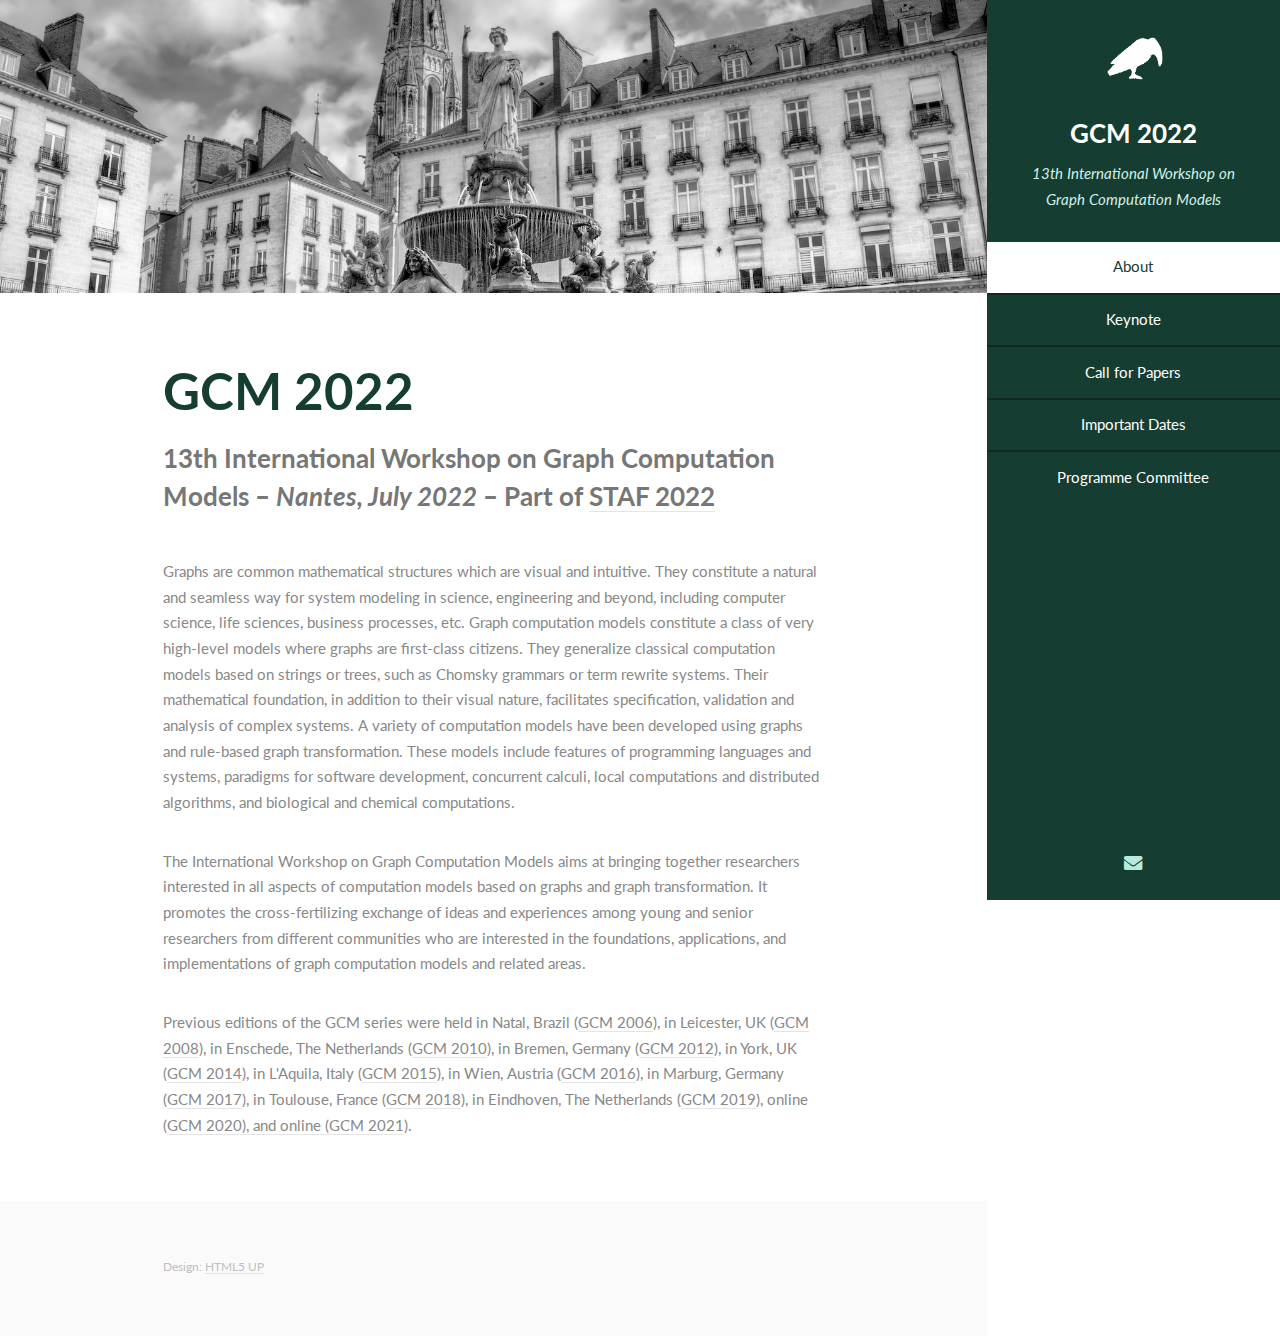
==== index.html @ ceefbb30 "adding location" ====
<!DOCTYPE HTML>
<!--
	Read Only by HTML5 UP
	html5up.net | @ajlkn
	Free for personal and commercial use under the CCA 3.0 license (html5up.net/license)
-->
<html>
	<head>
		<title>GCM 2022 – Graph Computation Models</title>
		<meta charset="utf-8" />
		<meta name="viewport" content="width=device-width, initial-scale=1, user-scalable=no" />
		<link rel="stylesheet" href="assets/css/main.css" />
	</head>
	<body class="is-preload">

		<!-- Header -->
			<section id="header">
				<header>
					<span class="image avatar"><img src="images/avatar-gcm.png" alt="" /></span>
					<h1 id="logo"><a href="#">GCM 2022</a></h1>
					<p>13th International Workshop on <br />Graph Computation Models</p>
				</header>
				<nav id="nav">
					<ul>
						<li><a href="#one" class="active">About</a></li>
						<li><a href="keynote.html">Keynote</a></li>
						<li><a href="cfp.html">Call for Papers</a></li>
						<li><a href="dates.html">Important Dates</a></li>
						<li><a href="pc.html">Programme Committee</a></li>
					</ul>
				</nav>
				<footer>
					<ul class="icons">
						<li><a href="mailto:rh122@leicester.ac.uk,cposkitt@smu.edu.sg" class="icon solid fa-envelope"><span class="label">Email</span></a></li>
					</ul>
				</footer>
			</section>

		<!-- Wrapper -->
			<div id="wrapper">

				<!-- Main -->
					<div id="main">

						<!-- One -->
							<section id="one">
								<div class="image main" data-position="center">
									<img src="images/banner.jpg" alt="" />
								</div>
								<div class="container">
									<header class="major">
										<h2>GCM 2022</h2>
										<p>13th International Workshop on Graph Computation Models – <em>Nantes, July 2022</em> – Part of <a href="https://staf2022.univ-nantes.io/">STAF 2022</a></p>
									</header>
									<p>Graphs are common mathematical structures which are visual and intuitive. They constitute a natural and seamless way for system modeling in science, engineering and beyond, including computer science, life sciences, business processes, etc. Graph computation models constitute a class of very high-level models where graphs are first-class citizens. They generalize classical computation models based on strings or trees, such as Chomsky grammars or term rewrite systems. Their mathematical foundation, in addition to their visual nature, facilitates specification, validation and analysis of complex systems. A variety of computation models have been developed using graphs and rule-based graph transformation. These models include features of programming languages and systems, paradigms for software development, concurrent calculi, local computations and distributed algorithms, and biological and chemical computations.</p>

<p>The International Workshop on Graph Computation Models  aims at bringing together researchers interested in all aspects of computation models based on graphs and graph transformation. It promotes the cross-fertilizing exchange of ideas and experiences among young and senior researchers from different communities who are interested in the foundations, applications, and implementations of graph computation models and related areas.</p>

<p>Previous editions of the GCM series were held in Natal, Brazil (<a href="https://www.labri.fr/perso/mosbah/GCM2006.html">GCM 2006</a>), in Leicester, UK (<a href="https://www.labri.fr/perso/mosbah/GCM2008.html">GCM 2008</a>), in Enschede, The Netherlands (<a href="http://gcm2010.imag.fr/">GCM 2010</a>), in Bremen, Germany (<a href="http://gcm2012.imag.fr/">GCM 2012</a>), in York, UK (<a href="http://gcm2014.imag.fr/">GCM 2014</a>), in L'Aquila, Italy (<a href="https://www-users.cs.york.ac.uk/~det/GCM2015/cfp.html">GCM 2015</a>), in Wien, Austria (<a href="http://gcm2016.inf.uni-due.de/">GCM 2016</a>), in Marburg, Germany (<a href="http://pages.di.unipi.it/corradini/Workshops/GCM2017/">GCM 2017</a>), in Toulouse, France (<a href="http://gcm2018.uni-bremen.de/">GCM 2018</a>), in Eindhoven, The Netherlands (<a href="http://gcm2019.imag.fr/">GCM 2019</a>), online (<a href="https://sites.google.com/view/gcm2020/">GCM 2020), and online (<a href="https://sites.google.com/view/gcm2021/">GCM 2021</a>).</p>
								</div>
							</section>

						



					</div>

				<!-- Footer -->
					<section id="footer">
						<div class="container">
							<ul class="copyright">
								<li>Design: <a href="http://html5up.net">HTML5 UP</a></li>
							</ul>
						</div>
					</section>

			</div>

		<!-- Scripts -->
			<script src="assets/js/jquery.min.js"></script>
			<script src="assets/js/jquery.scrollex.min.js"></script>
			<script src="assets/js/jquery.scrolly.min.js"></script>
			<script src="assets/js/browser.min.js"></script>
			<script src="assets/js/breakpoints.min.js"></script>
			<script src="assets/js/util.js"></script>
			<script src="assets/js/main.js"></script>

	</body>
</html>
---- assets/css/main.css ----
@import url("fontawesome-all.min.css");
@import url("https://fonts.googleapis.com/css?family=Lato:400,400italic,700,700italic|Source+Code+Pro:400");

/*
	Read Only by HTML5 UP
	html5up.net | @ajlkn
	Free for personal and commercial use under the CCA 3.0 license (html5up.net/license)
*/

html, body, div, span, applet, object,
iframe, h1, h2, h3, h4, h5, h6, p, blockquote,
pre, a, abbr, acronym, address, big, cite,
code, del, dfn, em, img, ins, kbd, q, s, samp,
small, strike, strong, sub, sup, tt, var, b,
u, i, center, dl, dt, dd, ol, ul, li, fieldset,
form, label, legend, table, caption, tbody,
tfoot, thead, tr, th, td, article, aside,
canvas, details, embed, figure, figcaption,
footer, header, hgroup, menu, nav, output, ruby,
section, summary, time, mark, audio, video {
	margin: 0;
	padding: 0;
	border: 0;
	font-size: 100%;
	font: inherit;
	vertical-align: baseline;}

article, aside, details, figcaption, figure,
footer, header, hgroup, menu, nav, section {
	display: block;}

body {
	line-height: 1;
}

ol, ul {
	list-style: none;
}

blockquote, q {
	quotes: none;
}

	blockquote:before, blockquote:after, q:before, q:after {
		content: '';
		content: none;
	}

table {
	border-collapse: collapse;
	border-spacing: 0;
}

body {
	-webkit-text-size-adjust: none;
}

mark {
	background-color: transparent;
	color: inherit;
}

input::-moz-focus-inner {
	border: 0;
	padding: 0;
}

input, select, textarea {
	-moz-appearance: none;
	-webkit-appearance: none;
	-ms-appearance: none;
	appearance: none;
}

/* Basic */

	html {
		box-sizing: border-box;
	}

	*, *:before, *:after {
		box-sizing: inherit;
	}

	body {
		background: #fff;
	}

		body.is-preload *, body.is-preload *:before, body.is-preload *:after {
			-moz-animation: none !important;
			-webkit-animation: none !important;
			-ms-animation: none !important;
			animation: none !important;
			-moz-transition: none !important;
			-webkit-transition: none !important;
			-ms-transition: none !important;
			transition: none !important;
		}

	body, input, select, textarea {
		color: #888;
		font-family: "Lato", sans-serif;
		font-size: 16pt;
		font-weight: 400;
		line-height: 1.75em;
	}

	a {
		-moz-transition: color 0.2s ease-in-out, border-color 0.2s ease-in-out;
		-webkit-transition: color 0.2s ease-in-out, border-color 0.2s ease-in-out;
		-ms-transition: color 0.2s ease-in-out, border-color 0.2s ease-in-out;
		transition: color 0.2s ease-in-out, border-color 0.2s ease-in-out;
		border-bottom: solid 1px #e4e4e4;
		color: inherit;
		text-decoration: none;
	}

		a:hover {
			border-bottom-color: transparent;
			color: #163d32 !important;
		}

	strong, b {
		color: #777;
		font-weight: 700;
	}

	em, i {
		font-style: italic;
	}

	p {
		margin: 0 0 2.25em 0;
	}

	h1, h2, h3, h4, h5, h6 {
		color: #777;
		font-weight: 700;
		line-height: 1em;
		margin: 0 0 0.5625em 0;
	}

		h1 a, h2 a, h3 a, h4 a, h5 a, h6 a {
			border: 0;
			color: inherit;
			text-decoration: none;
		}

	h2 {
		font-size: 2em;
		line-height: 1.5em;
	}

	h3 {
		font-size: 1.75em;
		line-height: 1.5em;
	}

	h4 {
		font-size: 1.25em;
		line-height: 1.5em;
	}

	h5 {
		font-size: 0.9em;
		line-height: 1.5em;
	}

	h6 {
		font-size: 0.7em;
		line-height: 1.5em;
	}

	sub {
		font-size: 0.8em;
		position: relative;
		top: 0.5em;
	}

	sup {
		font-size: 0.8em;
		position: relative;
		top: -0.5em;
	}

	hr {
		border: 0;
		border-bottom: solid 2px #f4f4f4;
		margin: 2.25em 0;
	}

		hr.major {
			margin: 3.375em 0;
		}

	blockquote {
		border-left: solid 8px #e4e4e4;
		font-style: italic;
		margin: 0 0 2.25em 0;
		padding: 0.5em 0 0.5em 2em;
	}

	code {
		background: #555;
		border-radius: 5px;
		color: #fff;
		font-family: "Source Code Pro", monospace;
		font-size: 0.9em;
		margin: 0 0.25em;
		padding: 0.25em 0.65em;
	}

	pre {
		font-family: "Source Code Pro", monospace;
		font-size: 0.9em;
		margin: 0 0 2.25em 0;
	}

		pre code {
			-webkit-overflow-scrolling: touch;
			display: block;
			line-height: 1.5em;
			overflow-x: auto;
			padding: 1em 1.5em;
		}

	.align-left {
		text-align: left;
	}

	.align-center {
		text-align: center;
	}

	.align-right {
		text-align: right;
	}

/* Row */

	.row {
		display: flex;
		flex-wrap: wrap;
		box-sizing: border-box;
		align-items: stretch;
	}

		.row > * {
			box-sizing: border-box;
		}

		.row.gtr-uniform > * > :last-child {
			margin-bottom: 0;
		}

		.row.aln-left {
			justify-content: flex-start;
		}

		.row.aln-center {
			justify-content: center;
		}

		.row.aln-right {
			justify-content: flex-end;
		}

		.row.aln-top {
			align-items: flex-start;
		}

		.row.aln-middle {
			align-items: center;
		}

		.row.aln-bottom {
			align-items: flex-end;
		}

		.row > .imp {
			order: -1;
		}

		.row > .col-1 {
			width: 8.33333%;
		}

		.row > .off-1 {
			margin-left: 8.33333%;
		}

		.row > .col-2 {
			width: 16.66667%;
		}

		.row > .off-2 {
			margin-left: 16.66667%;
		}

		.row > .col-3 {
			width: 25%;
		}

		.row > .off-3 {
			margin-left: 25%;
		}

		.row > .col-4 {
			width: 33.33333%;
		}

		.row > .off-4 {
			margin-left: 33.33333%;
		}

		.row > .col-5 {
			width: 41.66667%;
		}

		.row > .off-5 {
			margin-left: 41.66667%;
		}

		.row > .col-6 {
			width: 50%;
		}

		.row > .off-6 {
			margin-left: 50%;
		}

		.row > .col-7 {
			width: 58.33333%;
		}

		.row > .off-7 {
			margin-left: 58.33333%;
		}

		.row > .col-8 {
			width: 66.66667%;
		}

		.row > .off-8 {
			margin-left: 66.66667%;
		}

		.row > .col-9 {
			width: 75%;
		}

		.row > .off-9 {
			margin-left: 75%;
		}

		.row > .col-10 {
			width: 83.33333%;
		}

		.row > .off-10 {
			margin-left: 83.33333%;
		}

		.row > .col-11 {
			width: 91.66667%;
		}

		.row > .off-11 {
			margin-left: 91.66667%;
		}

		.row > .col-12 {
			width: 100%;
		}

		.row > .off-12 {
			margin-left: 100%;
		}

		.row.gtr-0 {
			margin-top: 0;
			margin-left: 0em;
		}

			.row.gtr-0 > * {
				padding: 0 0 0 0em;
			}

			.row.gtr-0.gtr-uniform {
				margin-top: 0em;
			}

				.row.gtr-0.gtr-uniform > * {
					padding-top: 0em;
				}

		.row.gtr-25 {
			margin-top: 0;
			margin-left: -0.5em;
		}

			.row.gtr-25 > * {
				padding: 0 0 0 0.5em;
			}

			.row.gtr-25.gtr-uniform {
				margin-top: -0.5em;
			}

				.row.gtr-25.gtr-uniform > * {
					padding-top: 0.5em;
				}

		.row.gtr-50 {
			margin-top: 0;
			margin-left: -1em;
		}

			.row.gtr-50 > * {
				padding: 0 0 0 1em;
			}

			.row.gtr-50.gtr-uniform {
				margin-top: -1em;
			}

				.row.gtr-50.gtr-uniform > * {
					padding-top: 1em;
				}

		.row {
			margin-top: 0;
			margin-left: -2em;
		}

			.row > * {
				padding: 0 0 0 2em;
			}

			.row.gtr-uniform {
				margin-top: -2em;
			}

				.row.gtr-uniform > * {
					padding-top: 2em;
				}

		.row.gtr-150 {
			margin-top: 0;
			margin-left: -3em;
		}

			.row.gtr-150 > * {
				padding: 0 0 0 3em;
			}

			.row.gtr-150.gtr-uniform {
				margin-top: -3em;
			}

				.row.gtr-150.gtr-uniform > * {
					padding-top: 3em;
				}

		.row.gtr-200 {
			margin-top: 0;
			margin-left: -4em;
		}

			.row.gtr-200 > * {
				padding: 0 0 0 4em;
			}

			.row.gtr-200.gtr-uniform {
				margin-top: -4em;
			}

				.row.gtr-200.gtr-uniform > * {
					padding-top: 4em;
				}

		@media screen and (max-width: 1680px) {

			.row {
				display: flex;
				flex-wrap: wrap;
				box-sizing: border-box;
				align-items: stretch;
			}

				.row > * {
					box-sizing: border-box;
				}

				.row.gtr-uniform > * > :last-child {
					margin-bottom: 0;
				}

				.row.aln-left {
					justify-content: flex-start;
				}

				.row.aln-center {
					justify-content: center;
				}

				.row.aln-right {
					justify-content: flex-end;
				}

				.row.aln-top {
					align-items: flex-start;
				}

				.row.aln-middle {
					align-items: center;
				}

				.row.aln-bottom {
					align-items: flex-end;
				}

				.row > .imp-xlarge {
					order: -1;
				}

				.row > .col-1-xlarge {
					width: 8.33333%;
				}

				.row > .off-1-xlarge {
					margin-left: 8.33333%;
				}

				.row > .col-2-xlarge {
					width: 16.66667%;
				}

				.row > .off-2-xlarge {
					margin-left: 16.66667%;
				}

				.row > .col-3-xlarge {
					width: 25%;
				}

				.row > .off-3-xlarge {
					margin-left: 25%;
				}

				.row > .col-4-xlarge {
					width: 33.33333%;
				}

				.row > .off-4-xlarge {
					margin-left: 33.33333%;
				}

				.row > .col-5-xlarge {
					width: 41.66667%;
				}

				.row > .off-5-xlarge {
					margin-left: 41.66667%;
				}

				.row > .col-6-xlarge {
					width: 50%;
				}

				.row > .off-6-xlarge {
					margin-left: 50%;
				}

				.row > .col-7-xlarge {
					width: 58.33333%;
				}

				.row > .off-7-xlarge {
					margin-left: 58.33333%;
				}

				.row > .col-8-xlarge {
					width: 66.66667%;
				}

				.row > .off-8-xlarge {
					margin-left: 66.66667%;
				}

				.row > .col-9-xlarge {
					width: 75%;
				}

				.row > .off-9-xlarge {
					margin-left: 75%;
				}

				.row > .col-10-xlarge {
					width: 83.33333%;
				}

				.row > .off-10-xlarge {
					margin-left: 83.33333%;
				}

				.row > .col-11-xlarge {
					width: 91.66667%;
				}

				.row > .off-11-xlarge {
					margin-left: 91.66667%;
				}

				.row > .col-12-xlarge {
					width: 100%;
				}

				.row > .off-12-xlarge {
					margin-left: 100%;
				}

				.row.gtr-0 {
					margin-top: 0;
					margin-left: 0em;
				}

					.row.gtr-0 > * {
						padding: 0 0 0 0em;
					}

					.row.gtr-0.gtr-uniform {
						margin-top: 0em;
					}

						.row.gtr-0.gtr-uniform > * {
							padding-top: 0em;
						}

				.row.gtr-25 {
					margin-top: 0;
					margin-left: -0.5em;
				}

					.row.gtr-25 > * {
						padding: 0 0 0 0.5em;
					}

					.row.gtr-25.gtr-uniform {
						margin-top: -0.5em;
					}

						.row.gtr-25.gtr-uniform > * {
							padding-top: 0.5em;
						}

				.row.gtr-50 {
					margin-top: 0;
					margin-left: -1em;
				}

					.row.gtr-50 > * {
						padding: 0 0 0 1em;
					}

					.row.gtr-50.gtr-uniform {
						margin-top: -1em;
					}

						.row.gtr-50.gtr-uniform > * {
							padding-top: 1em;
						}

				.row {
					margin-top: 0;
					margin-left: -2em;
				}

					.row > * {
						padding: 0 0 0 2em;
					}

					.row.gtr-uniform {
						margin-top: -2em;
					}

						.row.gtr-uniform > * {
							padding-top: 2em;
						}

				.row.gtr-150 {
					margin-top: 0;
					margin-left: -3em;
				}

					.row.gtr-150 > * {
						padding: 0 0 0 3em;
					}

					.row.gtr-150.gtr-uniform {
						margin-top: -3em;
					}

						.row.gtr-150.gtr-uniform > * {
							padding-top: 3em;
						}

				.row.gtr-200 {
					margin-top: 0;
					margin-left: -4em;
				}

					.row.gtr-200 > * {
						padding: 0 0 0 4em;
					}

					.row.gtr-200.gtr-uniform {
						margin-top: -4em;
					}

						.row.gtr-200.gtr-uniform > * {
							padding-top: 4em;
						}

		}

		@media screen and (max-width: 1280px) {

			.row {
				display: flex;
				flex-wrap: wrap;
				box-sizing: border-box;
				align-items: stretch;
			}

				.row > * {
					box-sizing: border-box;
				}

				.row.gtr-uniform > * > :last-child {
					margin-bottom: 0;
				}

				.row.aln-left {
					justify-content: flex-start;
				}

				.row.aln-center {
					justify-content: center;
				}

				.row.aln-right {
					justify-content: flex-end;
				}

				.row.aln-top {
					align-items: flex-start;
				}

				.row.aln-middle {
					align-items: center;
				}

				.row.aln-bottom {
					align-items: flex-end;
				}

				.row > .imp-large {
					order: -1;
				}

				.row > .col-1-large {
					width: 8.33333%;
				}

				.row > .off-1-large {
					margin-left: 8.33333%;
				}

				.row > .col-2-large {
					width: 16.66667%;
				}

				.row > .off-2-large {
					margin-left: 16.66667%;
				}

				.row > .col-3-large {
					width: 25%;
				}

				.row > .off-3-large {
					margin-left: 25%;
				}

				.row > .col-4-large {
					width: 33.33333%;
				}

				.row > .off-4-large {
					margin-left: 33.33333%;
				}

				.row > .col-5-large {
					width: 41.66667%;
				}

				.row > .off-5-large {
					margin-left: 41.66667%;
				}

				.row > .col-6-large {
					width: 50%;
				}

				.row > .off-6-large {
					margin-left: 50%;
				}

				.row > .col-7-large {
					width: 58.33333%;
				}

				.row > .off-7-large {
					margin-left: 58.33333%;
				}

				.row > .col-8-large {
					width: 66.66667%;
				}

				.row > .off-8-large {
					margin-left: 66.66667%;
				}

				.row > .col-9-large {
					width: 75%;
				}

				.row > .off-9-large {
					margin-left: 75%;
				}

				.row > .col-10-large {
					width: 83.33333%;
				}

				.row > .off-10-large {
					margin-left: 83.33333%;
				}

				.row > .col-11-large {
					width: 91.66667%;
				}

				.row > .off-11-large {
					margin-left: 91.66667%;
				}

				.row > .col-12-large {
					width: 100%;
				}

				.row > .off-12-large {
					margin-left: 100%;
				}

				.row.gtr-0 {
					margin-top: 0;
					margin-left: 0em;
				}

					.row.gtr-0 > * {
						padding: 0 0 0 0em;
					}

					.row.gtr-0.gtr-uniform {
						margin-top: 0em;
					}

						.row.gtr-0.gtr-uniform > * {
							padding-top: 0em;
						}

				.row.gtr-25 {
					margin-top: 0;
					margin-left: -0.375em;
				}

					.row.gtr-25 > * {
						padding: 0 0 0 0.375em;
					}

					.row.gtr-25.gtr-uniform {
						margin-top: -0.375em;
					}

						.row.gtr-25.gtr-uniform > * {
							padding-top: 0.375em;
						}

				.row.gtr-50 {
					margin-top: 0;
					margin-left: -0.75em;
				}

					.row.gtr-50 > * {
						padding: 0 0 0 0.75em;
					}

					.row.gtr-50.gtr-uniform {
						margin-top: -0.75em;
					}

						.row.gtr-50.gtr-uniform > * {
							padding-top: 0.75em;
						}

				.row {
					margin-top: 0;
					margin-left: -1.5em;
				}

					.row > * {
						padding: 0 0 0 1.5em;
					}

					.row.gtr-uniform {
						margin-top: -1.5em;
					}

						.row.gtr-uniform > * {
							padding-top: 1.5em;
						}

				.row.gtr-150 {
					margin-top: 0;
					margin-left: -2.25em;
				}

					.row.gtr-150 > * {
						padding: 0 0 0 2.25em;
					}

					.row.gtr-150.gtr-uniform {
						margin-top: -2.25em;
					}

						.row.gtr-150.gtr-uniform > * {
							padding-top: 2.25em;
						}

				.row.gtr-200 {
					margin-top: 0;
					margin-left: -3em;
				}

					.row.gtr-200 > * {
						padding: 0 0 0 3em;
					}

					.row.gtr-200.gtr-uniform {
						margin-top: -3em;
					}

						.row.gtr-200.gtr-uniform > * {
							padding-top: 3em;
						}

		}

		@media screen and (max-width: 1024px) {

			.row {
				display: flex;
				flex-wrap: wrap;
				box-sizing: border-box;
				align-items: stretch;
			}

				.row > * {
					box-sizing: border-box;
				}

				.row.gtr-uniform > * > :last-child {
					margin-bottom: 0;
				}

				.row.aln-left {
					justify-content: flex-start;
				}

				.row.aln-center {
					justify-content: center;
				}

				.row.aln-right {
					justify-content: flex-end;
				}

				.row.aln-top {
					align-items: flex-start;
				}

				.row.aln-middle {
					align-items: center;
				}

				.row.aln-bottom {
					align-items: flex-end;
				}

				.row > .imp-medium {
					order: -1;
				}

				.row > .col-1-medium {
					width: 8.33333%;
				}

				.row > .off-1-medium {
					margin-left: 8.33333%;
				}

				.row > .col-2-medium {
					width: 16.66667%;
				}

				.row > .off-2-medium {
					margin-left: 16.66667%;
				}

				.row > .col-3-medium {
					width: 25%;
				}

				.row > .off-3-medium {
					margin-left: 25%;
				}

				.row > .col-4-medium {
					width: 33.33333%;
				}

				.row > .off-4-medium {
					margin-left: 33.33333%;
				}

				.row > .col-5-medium {
					width: 41.66667%;
				}

				.row > .off-5-medium {
					margin-left: 41.66667%;
				}

				.row > .col-6-medium {
					width: 50%;
				}

				.row > .off-6-medium {
					margin-left: 50%;
				}

				.row > .col-7-medium {
					width: 58.33333%;
				}

				.row > .off-7-medium {
					margin-left: 58.33333%;
				}

				.row > .col-8-medium {
					width: 66.66667%;
				}

				.row > .off-8-medium {
					margin-left: 66.66667%;
				}

				.row > .col-9-medium {
					width: 75%;
				}

				.row > .off-9-medium {
					margin-left: 75%;
				}

				.row > .col-10-medium {
					width: 83.33333%;
				}

				.row > .off-10-medium {
					margin-left: 83.33333%;
				}

				.row > .col-11-medium {
					width: 91.66667%;
				}

				.row > .off-11-medium {
					margin-left: 91.66667%;
				}

				.row > .col-12-medium {
					width: 100%;
				}

				.row > .off-12-medium {
					margin-left: 100%;
				}

				.row.gtr-0 {
					margin-top: 0;
					margin-left: 0em;
				}

					.row.gtr-0 > * {
						padding: 0 0 0 0em;
					}

					.row.gtr-0.gtr-uniform {
						margin-top: 0em;
					}

						.row.gtr-0.gtr-uniform > * {
							padding-top: 0em;
						}

				.row.gtr-25 {
					margin-top: 0;
					margin-left: -0.375em;
				}

					.row.gtr-25 > * {
						padding: 0 0 0 0.375em;
					}

					.row.gtr-25.gtr-uniform {
						margin-top: -0.375em;
					}

						.row.gtr-25.gtr-uniform > * {
							padding-top: 0.375em;
						}

				.row.gtr-50 {
					margin-top: 0;
					margin-left: -0.75em;
				}

					.row.gtr-50 > * {
						padding: 0 0 0 0.75em;
					}

					.row.gtr-50.gtr-uniform {
						margin-top: -0.75em;
					}

						.row.gtr-50.gtr-uniform > * {
							padding-top: 0.75em;
						}

				.row {
					margin-top: 0;
					margin-left: -1.5em;
				}

					.row > * {
						padding: 0 0 0 1.5em;
					}

					.row.gtr-uniform {
						margin-top: -1.5em;
					}

						.row.gtr-uniform > * {
							padding-top: 1.5em;
						}

				.row.gtr-150 {
					margin-top: 0;
					margin-left: -2.25em;
				}

					.row.gtr-150 > * {
						padding: 0 0 0 2.25em;
					}

					.row.gtr-150.gtr-uniform {
						margin-top: -2.25em;
					}

						.row.gtr-150.gtr-uniform > * {
							padding-top: 2.25em;
						}

				.row.gtr-200 {
					margin-top: 0;
					margin-left: -3em;
				}

					.row.gtr-200 > * {
						padding: 0 0 0 3em;
					}

					.row.gtr-200.gtr-uniform {
						margin-top: -3em;
					}

						.row.gtr-200.gtr-uniform > * {
							padding-top: 3em;
						}

		}

		@media screen and (max-width: 736px) {

			.row {
				display: flex;
				flex-wrap: wrap;
				box-sizing: border-box;
				align-items: stretch;
			}

				.row > * {
					box-sizing: border-box;
				}

				.row.gtr-uniform > * > :last-child {
					margin-bottom: 0;
				}

				.row.aln-left {
					justify-content: flex-start;
				}

				.row.aln-center {
					justify-content: center;
				}

				.row.aln-right {
					justify-content: flex-end;
				}

				.row.aln-top {
					align-items: flex-start;
				}

				.row.aln-middle {
					align-items: center;
				}

				.row.aln-bottom {
					align-items: flex-end;
				}

				.row > .imp-small {
					order: -1;
				}

				.row > .col-1-small {
					width: 8.33333%;
				}

				.row > .off-1-small {
					margin-left: 8.33333%;
				}

				.row > .col-2-small {
					width: 16.66667%;
				}

				.row > .off-2-small {
					margin-left: 16.66667%;
				}

				.row > .col-3-small {
					width: 25%;
				}

				.row > .off-3-small {
					margin-left: 25%;
				}

				.row > .col-4-small {
					width: 33.33333%;
				}

				.row > .off-4-small {
					margin-left: 33.33333%;
				}

				.row > .col-5-small {
					width: 41.66667%;
				}

				.row > .off-5-small {
					margin-left: 41.66667%;
				}

				.row > .col-6-small {
					width: 50%;
				}

				.row > .off-6-small {
					margin-left: 50%;
				}

				.row > .col-7-small {
					width: 58.33333%;
				}

				.row > .off-7-small {
					margin-left: 58.33333%;
				}

				.row > .col-8-small {
					width: 66.66667%;
				}

				.row > .off-8-small {
					margin-left: 66.66667%;
				}

				.row > .col-9-small {
					width: 75%;
				}

				.row > .off-9-small {
					margin-left: 75%;
				}

				.row > .col-10-small {
					width: 83.33333%;
				}

				.row > .off-10-small {
					margin-left: 83.33333%;
				}

				.row > .col-11-small {
					width: 91.66667%;
				}

				.row > .off-11-small {
					margin-left: 91.66667%;
				}

				.row > .col-12-small {
					width: 100%;
				}

				.row > .off-12-small {
					margin-left: 100%;
				}

				.row.gtr-0 {
					margin-top: 0;
					margin-left: 0em;
				}

					.row.gtr-0 > * {
						padding: 0 0 0 0em;
					}

					.row.gtr-0.gtr-uniform {
						margin-top: 0em;
					}

						.row.gtr-0.gtr-uniform > * {
							padding-top: 0em;
						}

				.row.gtr-25 {
					margin-top: 0;
					margin-left: -0.3125em;
				}

					.row.gtr-25 > * {
						padding: 0 0 0 0.3125em;
					}

					.row.gtr-25.gtr-uniform {
						margin-top: -0.3125em;
					}

						.row.gtr-25.gtr-uniform > * {
							padding-top: 0.3125em;
						}

				.row.gtr-50 {
					margin-top: 0;
					margin-left: -0.625em;
				}

					.row.gtr-50 > * {
						padding: 0 0 0 0.625em;
					}

					.row.gtr-50.gtr-uniform {
						margin-top: -0.625em;
					}

						.row.gtr-50.gtr-uniform > * {
							padding-top: 0.625em;
						}

				.row {
					margin-top: 0;
					margin-left: -1.25em;
				}

					.row > * {
						padding: 0 0 0 1.25em;
					}

					.row.gtr-uniform {
						margin-top: -1.25em;
					}

						.row.gtr-uniform > * {
							padding-top: 1.25em;
						}

				.row.gtr-150 {
					margin-top: 0;
					margin-left: -1.875em;
				}

					.row.gtr-150 > * {
						padding: 0 0 0 1.875em;
					}

					.row.gtr-150.gtr-uniform {
						margin-top: -1.875em;
					}

						.row.gtr-150.gtr-uniform > * {
							padding-top: 1.875em;
						}

				.row.gtr-200 {
					margin-top: 0;
					margin-left: -2.5em;
				}

					.row.gtr-200 > * {
						padding: 0 0 0 2.5em;
					}

					.row.gtr-200.gtr-uniform {
						margin-top: -2.5em;
					}

						.row.gtr-200.gtr-uniform > * {
							padding-top: 2.5em;
						}

		}

		@media screen and (max-width: 480px) {

			.row {
				display: flex;
				flex-wrap: wrap;
				box-sizing: border-box;
				align-items: stretch;
			}

				.row > * {
					box-sizing: border-box;
				}

				.row.gtr-uniform > * > :last-child {
					margin-bottom: 0;
				}

				.row.aln-left {
					justify-content: flex-start;
				}

				.row.aln-center {
					justify-content: center;
				}

				.row.aln-right {
					justify-content: flex-end;
				}

				.row.aln-top {
					align-items: flex-start;
				}

				.row.aln-middle {
					align-items: center;
				}

				.row.aln-bottom {
					align-items: flex-end;
				}

				.row > .imp-xsmall {
					order: -1;
				}

				.row > .col-1-xsmall {
					width: 8.33333%;
				}

				.row > .off-1-xsmall {
					margin-left: 8.33333%;
				}

				.row > .col-2-xsmall {
					width: 16.66667%;
				}

				.row > .off-2-xsmall {
					margin-left: 16.66667%;
				}

				.row > .col-3-xsmall {
					width: 25%;
				}

				.row > .off-3-xsmall {
					margin-left: 25%;
				}

				.row > .col-4-xsmall {
					width: 33.33333%;
				}

				.row > .off-4-xsmall {
					margin-left: 33.33333%;
				}

				.row > .col-5-xsmall {
					width: 41.66667%;
				}

				.row > .off-5-xsmall {
					margin-left: 41.66667%;
				}

				.row > .col-6-xsmall {
					width: 50%;
				}

				.row > .off-6-xsmall {
					margin-left: 50%;
				}

				.row > .col-7-xsmall {
					width: 58.33333%;
				}

				.row > .off-7-xsmall {
					margin-left: 58.33333%;
				}

				.row > .col-8-xsmall {
					width: 66.66667%;
				}

				.row > .off-8-xsmall {
					margin-left: 66.66667%;
				}

				.row > .col-9-xsmall {
					width: 75%;
				}

				.row > .off-9-xsmall {
					margin-left: 75%;
				}

				.row > .col-10-xsmall {
					width: 83.33333%;
				}

				.row > .off-10-xsmall {
					margin-left: 83.33333%;
				}

				.row > .col-11-xsmall {
					width: 91.66667%;
				}

				.row > .off-11-xsmall {
					margin-left: 91.66667%;
				}

				.row > .col-12-xsmall {
					width: 100%;
				}

				.row > .off-12-xsmall {
					margin-left: 100%;
				}

				.row.gtr-0 {
					margin-top: 0;
					margin-left: 0em;
				}

					.row.gtr-0 > * {
						padding: 0 0 0 0em;
					}

					.row.gtr-0.gtr-uniform {
						margin-top: 0em;
					}

						.row.gtr-0.gtr-uniform > * {
							padding-top: 0em;
						}

				.row.gtr-25 {
					margin-top: 0;
					margin-left: -0.3125em;
				}

					.row.gtr-25 > * {
						padding: 0 0 0 0.3125em;
					}

					.row.gtr-25.gtr-uniform {
						margin-top: -0.3125em;
					}

						.row.gtr-25.gtr-uniform > * {
							padding-top: 0.3125em;
						}

				.row.gtr-50 {
					margin-top: 0;
					margin-left: -0.625em;
				}

					.row.gtr-50 > * {
						padding: 0 0 0 0.625em;
					}

					.row.gtr-50.gtr-uniform {
						margin-top: -0.625em;
					}

						.row.gtr-50.gtr-uniform > * {
							padding-top: 0.625em;
						}

				.row {
					margin-top: 0;
					margin-left: -1.25em;
				}

					.row > * {
						padding: 0 0 0 1.25em;
					}

					.row.gtr-uniform {
						margin-top: -1.25em;
					}

						.row.gtr-uniform > * {
							padding-top: 1.25em;
						}

				.row.gtr-150 {
					margin-top: 0;
					margin-left: -1.875em;
				}

					.row.gtr-150 > * {
						padding: 0 0 0 1.875em;
					}

					.row.gtr-150.gtr-uniform {
						margin-top: -1.875em;
					}

						.row.gtr-150.gtr-uniform > * {
							padding-top: 1.875em;
						}

				.row.gtr-200 {
					margin-top: 0;
					margin-left: -2.5em;
				}

					.row.gtr-200 > * {
						padding: 0 0 0 2.5em;
					}

					.row.gtr-200.gtr-uniform {
						margin-top: -2.5em;
					}

						.row.gtr-200.gtr-uniform > * {
							padding-top: 2.5em;
						}

		}

/* Container */

	.container {
		margin: 0 auto;
		max-width: calc(100% - 4.5em);
		width: 45em;
	}

		.container.xsmall {
			width: 11.25em;
		}

		.container.small {
			width: 22.5em;
		}

		.container.medium {
			width: 33.75em;
		}

		.container.large {
			width: 56.25em;
		}

		.container.xlarge {
			width: 67.5em;
		}

		.container.max {
			width: 100%;
		}

		@media screen and (max-width: 1024px) {

			.container {
				width: 100% !important;
			}

		}

		@media screen and (max-width: 480px) {

			.container {
				max-width: calc(100% - 3.375em);
			}

		}

/* Section/Article */

	section.special, article.special {
		text-align: center;
	}

	header p {
		color: #aaa;
		position: relative;
		margin: 0 0 1.6875em 0;
	}

	header h2 + p {
		font-size: 1.25em;
		margin-top: -0.5em;
		line-height: 1.5em;
	}

	header h3 + p {
		font-size: 1.1em;
		margin-top: -0.35em;
		line-height: 1.5em;
	}

	header h4 + p,
	header h5 + p,
	header h6 + p {
		font-size: 0.9em;
		margin-top: -0.25em;
		line-height: 1.5em;
	}

	header.major h2 {
		color: #163d32;
		font-size: 3.5em;
	}

		header.major h2 + p {
			color: #777;
			font-size: 1.75em;
			font-weight: 700;
			margin-top: -0.75em;
		}

/* Form */

	form {
		margin: 0 0 2.25em 0;
	}

	label {
		color: #777;
		display: block;
		font-size: 0.9em;
		font-weight: 700;
		margin: 0 0 1.125em 0;
	}

	input::-moz-focus-inner {
		border: 0;
		padding: 0;
	}

	input[type="text"],
	input[type="password"],
	input[type="email"],
	select,
	textarea {
		-moz-appearance: none;
		-webkit-appearance: none;
		-ms-appearance: none;
		appearance: none;
		border-radius: 5px;
		border: none;
		border: solid 2px #e4e4e4;
		color: inherit;
		display: block;
		outline: 0;
		padding: 0 1em;
		text-decoration: none;
		width: 100%;
	}

		input[type="text"]:invalid,
		input[type="password"]:invalid,
		input[type="email"]:invalid,
		select:invalid,
		textarea:invalid {
			box-shadow: none;
		}

		input[type="text"]:focus,
		input[type="password"]:focus,
		input[type="email"]:focus,
		select:focus,
		textarea:focus {
			border-color: #163d32;
		}

	select {
		background-image: url("data:image/svg+xml;charset=utf8,%3Csvg xmlns='http://www.w3.org/2000/svg' width='40' height='40' preserveAspectRatio='none' viewBox='0 0 40 40'%3E%3Cpath d='M9.4,12.3l10.4,10.4l10.4-10.4c0.2-0.2,0.5-0.4,0.9-0.4c0.3,0,0.6,0.1,0.9,0.4l3.3,3.3c0.2,0.2,0.4,0.5,0.4,0.9 c0,0.4-0.1,0.6-0.4,0.9L20.7,31.9c-0.2,0.2-0.5,0.4-0.9,0.4c-0.3,0-0.6-0.1-0.9-0.4L4.3,17.3c-0.2-0.2-0.4-0.5-0.4-0.9 c0-0.4,0.1-0.6,0.4-0.9l3.3-3.3c0.2-0.2,0.5-0.4,0.9-0.4S9.1,12.1,9.4,12.3z' fill='%23e4e4e4' /%3E%3C/svg%3E");
		background-size: 1.25em;
		background-repeat: no-repeat;
		background-position: calc(100% - 1em) center;
		height: 2.75em;
		padding-right: 2.75em;
		text-overflow: ellipsis;
	}

		select option {
			color: #777;
			background: #fff;
		}

		select:focus::-ms-value {
			background-color: transparent;
		}

		select::-ms-expand {
			display: none;
		}

	input[type="text"],
	input[type="password"],
	input[type="email"],
	select {
		height: 2.75em;
	}

	textarea {
		padding: 0.75em 1em;
	}

	input[type="checkbox"],
	input[type="radio"] {
		-moz-appearance: none;
		-webkit-appearance: none;
		-ms-appearance: none;
		appearance: none;
		display: block;
		float: left;
		margin-right: -2em;
		opacity: 0;
		width: 1em;
		z-index: -1;
	}

		input[type="checkbox"] + label,
		input[type="radio"] + label {
			text-decoration: none;
			color: #888;
			cursor: pointer;
			display: inline-block;
			font-size: 1em;
			font-weight: 400;
			padding-left: 2.4em;
			padding-right: 0.75em;
			position: relative;
		}

			input[type="checkbox"] + label:before,
			input[type="radio"] + label:before {
				-moz-osx-font-smoothing: grayscale;
				-webkit-font-smoothing: antialiased;
				display: inline-block;
				font-style: normal;
				font-variant: normal;
				text-rendering: auto;
				line-height: 1;
				text-transform: none !important;
				font-family: 'Font Awesome 5 Free';
				font-weight: 900;
			}

			input[type="checkbox"] + label:before,
			input[type="radio"] + label:before {
				background: #fafafa;
				border-radius: 5px;
				border: solid 2px #e4e4e4;
				content: '';
				display: inline-block;
				font-size: 0.8em;
				height: 2.0625em;
				left: 0;
				line-height: 2.0625em;
				position: absolute;
				text-align: center;
				top: 0;
				width: 2.0625em;
			}

		input[type="checkbox"]:checked + label:before,
		input[type="radio"]:checked + label:before {
			background: #989898;
			border-color: #989898;
			color: #ffffff;
			content: '\f00c';
		}

		input[type="checkbox"]:focus + label:before,
		input[type="radio"]:focus + label:before {
			border-color: #163d32;
		}

	input[type="checkbox"] + label:before {
		border-radius: 5px;
	}

	input[type="radio"] + label:before {
		border-radius: 100%;
	}

	::-webkit-input-placeholder {
		color: #aaa !important;
		font-style: italic;
		opacity: 1.0;
	}

	:-moz-placeholder {
		color: #aaa !important;
		font-style: italic;
		opacity: 1.0;
	}

	::-moz-placeholder {
		color: #aaa !important;
		font-style: italic;
		opacity: 1.0;
	}

	:-ms-input-placeholder {
		color: #aaa !important;
		font-style: italic;
		opacity: 1.0;
	}

/* Box */

	.box {
		border-radius: 5px;
		border: solid 2px #e4e4e4;
		margin-bottom: 2.25em;
		padding: 1.5em;
	}

		.box > :last-child,
		.box > :last-child > :last-child,
		.box > :last-child > :last-child > :last-child {
			margin-bottom: 0;
		}

		.box.alt {
			border: 0;
			border-radius: 0;
			padding: 0;
		}

/* Icon */

	.icon {
		text-decoration: none;
		border-bottom: none;
		position: relative;
	}

		.icon:before {
			-moz-osx-font-smoothing: grayscale;
			-webkit-font-smoothing: antialiased;
			display: inline-block;
			font-style: normal;
			font-variant: normal;
			text-rendering: auto;
			line-height: 1;
			text-transform: none !important;
			font-family: 'Font Awesome 5 Free';
			font-weight: 400;
		}

		.icon > .label {
			display: none;
		}

		.icon:before {
			line-height: inherit;
		}

		.icon.solid:before {
			font-weight: 900;
		}

		.icon.brands:before {
			font-family: 'Font Awesome 5 Brands';
		}

/* Image */

	.image {
		border-radius: 5px;
		border: 0;
		display: inline-block;
		position: relative;
	}

		.image[data-position] img {
			-moz-object-fit: cover;
			-webkit-object-fit: cover;
			-ms-object-fit: cover;
			object-fit: cover;
			display: block;
			position: absolute;
			top: 0;
			left: 0;
			width: 100%;
			height: 100%;
		}

		.image[data-position="top left"] img {
			-moz-object-position: top left;
			-webkit-object-position: top left;
			-ms-object-position: top left;
			object-position: top left;
		}

		.image[data-position="top"] img {
			-moz-object-position: top;
			-webkit-object-position: top;
			-ms-object-position: top;
			object-position: top;
		}

		.image[data-position="top right"] img {
			-moz-object-position: top right;
			-webkit-object-position: top right;
			-ms-object-position: top right;
			object-position: top right;
		}

		.image[data-position="right"] img {
			-moz-object-position: right;
			-webkit-object-position: right;
			-ms-object-position: right;
			object-position: right;
		}

		.image[data-position="bottom right"] img {
			-moz-object-position: bottom right;
			-webkit-object-position: bottom right;
			-ms-object-position: bottom right;
			object-position: bottom right;
		}

		.image[data-position="bottom"] img {
			-moz-object-position: bottom;
			-webkit-object-position: bottom;
			-ms-object-position: bottom;
			object-position: bottom;
		}

		.image[data-position="bottom left"] img {
			-moz-object-position: bottom left;
			-webkit-object-position: bottom left;
			-ms-object-position: bottom left;
			object-position: bottom left;
		}

		.image[data-position="left"] img {
			-moz-object-position: left;
			-webkit-object-position: left;
			-ms-object-position: left;
			object-position: left;
		}

		.image[data-position="center"] img {
			-moz-object-position: center;
			-webkit-object-position: center;
			-ms-object-position: center;
			object-position: center;
		}

		.image[data-position="25% 25%"] img {
			-moz-object-position: 25% 25%;
			-webkit-object-position: 25% 25%;
			-ms-object-position: 25% 25%;
			object-position: 25% 25%;
		}

		.image[data-position="75% 25%"] img {
			-moz-object-position: 75% 25%;
			-webkit-object-position: 75% 25%;
			-ms-object-position: 75% 25%;
			object-position: 75% 25%;
		}

		.image[data-position="75% 75%"] img {
			-moz-object-position: 75% 75%;
			-webkit-object-position: 75% 75%;
			-ms-object-position: 75% 75%;
			object-position: 75% 75%;
		}

		.image[data-position="25% 75%"] img {
			-moz-object-position: 25% 75%;
			-webkit-object-position: 25% 75%;
			-ms-object-position: 25% 75%;
			object-position: 25% 75%;
		}

		.image img {
			border-radius: 5px;
			display: block;
		}

		.image.left {
			float: left;
			margin: 0 2.5em 2em 0;
			top: 0.25em;
		}

		.image.right {
			float: right;
			margin: 0 0 2em 2.5em;
			top: 0.25em;
		}

		.image.fit {
			display: block;
			margin: 0 0 2.25em 0;
			width: 100%;
		}

			.image.fit img {
				display: block;
				width: 100%;
			}

		.image.avatar {
			border-radius: 100%;
			overflow: hidden;
		}

			.image.avatar img {
				border-radius: 100%;
				display: block;
				width: 50%;
				margin: auto;
			}

		.image.main {
			display: block;
			height: 20em;
			border-radius: 0;
		}

			.image.main img {
				border-radius: 0;
			}

/* List */

	ol {
		list-style: decimal;
		margin: 0 0 2.25em 0;
		padding-left: 1.25em;
	}

		ol li {
			padding-left: 0.25em;
		}

	ul {
		list-style: disc;
		margin: 0 0 2.25em 0;
		padding-left: 1em;
	}

		ul li {
			padding-left: 0.5em;
		}

		ul.alt {
			list-style: none;
			padding-left: 0;
		}

			ul.alt li {
				border-top: solid 2px #f4f4f4;
				padding: 0.5em 0;
			}

				ul.alt li:first-child {
					border-top: 0;
					padding-top: 0;
				}

	dl {
		margin: 0 0 2.25em 0;
	}

/* Actions */

	ul.actions {
		display: -moz-flex;
		display: -webkit-flex;
		display: -ms-flex;
		display: flex;
		cursor: default;
		list-style: none;
		margin-left: -1.125em;
		padding-left: 0;
	}

		ul.actions li {
			padding: 0 0 0 1.125em;
			vertical-align: middle;
		}

		ul.actions.special {
			-moz-justify-content: center;
			-webkit-justify-content: center;
			-ms-justify-content: center;
			justify-content: center;
			width: 100%;
			margin-left: 0;
		}

			ul.actions.special li:first-child {
				padding-left: 0;
			}

		ul.actions.stacked {
			-moz-flex-direction: column;
			-webkit-flex-direction: column;
			-ms-flex-direction: column;
			flex-direction: column;
			margin-left: 0;
		}

			ul.actions.stacked li {
				padding: 1.125em 0 0 0;
			}

				ul.actions.stacked li:first-child {
					padding-top: 0;
				}

		ul.actions.fit {
			width: calc(100% + 1.125em);
		}

			ul.actions.fit li {
				-moz-flex-grow: 1;
				-webkit-flex-grow: 1;
				-ms-flex-grow: 1;
				flex-grow: 1;
				-moz-flex-shrink: 1;
				-webkit-flex-shrink: 1;
				-ms-flex-shrink: 1;
				flex-shrink: 1;
				width: 100%;
			}

				ul.actions.fit li > * {
					width: 100%;
				}

			ul.actions.fit.stacked {
				width: 100%;
			}

		@media screen and (max-width: 480px) {

			ul.actions:not(.fixed) {
				-moz-flex-direction: column;
				-webkit-flex-direction: column;
				-ms-flex-direction: column;
				flex-direction: column;
				margin-left: 0;
				width: 100% !important;
			}

				ul.actions:not(.fixed) li {
					-moz-flex-grow: 1;
					-webkit-flex-grow: 1;
					-ms-flex-grow: 1;
					flex-grow: 1;
					-moz-flex-shrink: 1;
					-webkit-flex-shrink: 1;
					-ms-flex-shrink: 1;
					flex-shrink: 1;
					padding: 1.125em 0 0 0;
					text-align: center;
					width: 100%;
				}

					ul.actions:not(.fixed) li > * {
						width: 100%;
					}

					ul.actions:not(.fixed) li:first-child {
						padding-top: 0;
					}

					ul.actions:not(.fixed) li input[type="submit"],
					ul.actions:not(.fixed) li input[type="reset"],
					ul.actions:not(.fixed) li input[type="button"],
					ul.actions:not(.fixed) li button,
					ul.actions:not(.fixed) li .button {
						width: 100%;
					}

						ul.actions:not(.fixed) li input[type="submit"].icon:before,
						ul.actions:not(.fixed) li input[type="reset"].icon:before,
						ul.actions:not(.fixed) li input[type="button"].icon:before,
						ul.actions:not(.fixed) li button.icon:before,
						ul.actions:not(.fixed) li .button.icon:before {
							margin-left: -0.5rem;
						}

		}

/* Feature Icons */

	ul.feature-icons {
		list-style: none;
		padding-left: 0;
	}

		ul.feature-icons li {
			text-decoration: none;
			display: inline-block;
			margin: 0 0 1.6875em 0;
			padding: 0.35em 0 0 3.5em;
			position: relative;
			vertical-align: top;
			width: 48%;
		}

			ul.feature-icons li:before {
				-moz-osx-font-smoothing: grayscale;
				-webkit-font-smoothing: antialiased;
				display: inline-block;
				font-style: normal;
				font-variant: normal;
				text-rendering: auto;
				line-height: 1;
				text-transform: none !important;
				font-family: 'Font Awesome 5 Free';
				font-weight: 400;
			}

			ul.feature-icons li:before {
				background: #163d32;
				border-radius: 100%;
				color: #ffffff;
				display: block;
				height: 2.5em;
				left: 0;
				line-height: 2.5em;
				position: absolute;
				text-align: center;
				top: 0;
				width: 2.5em;
			}

/* Icons */

	ul.icons {
		cursor: default;
		list-style: none;
		padding-left: 0;
	}

		ul.icons li {
			display: inline-block;
			padding: 0 1em 0 0;
		}

			ul.icons li:last-child {
				padding-right: 0 !important;
			}

			ul.icons li .icon:before {
				font-size: 1.25em;
			}

/* Table */

	.table-wrapper {
		-webkit-overflow-scrolling: touch;
		overflow-x: auto;
	}

	table {
		margin: 0 0 2.25em 0;
		width: 100%;
	}

		table tbody tr {
			border: solid 2px #f4f4f4;
			border-left: 0;
			border-right: 0;
		}

			table tbody tr:nth-child(2n + 1) {
				background-color: #fafafa;
			}

		table td {
			padding: 0.75em 0.75em;
		}

		table th {
			color: #777;
			font-size: 0.9em;
			font-weight: 700;
			padding: 0 0.75em 0.75em 0.75em;
			text-align: left;
		}

		table thead {
			border-bottom: solid 4px #e4e4e4;
		}

		table tfoot {
			border-top: solid 4px #e4e4e4;
		}

		table.alt {
			border-collapse: separate;
		}

			table.alt tbody tr td {
				border: solid 2px #e4e4e4;
				border-left-width: 0;
				border-top-width: 0;
			}

				table.alt tbody tr td:first-child {
					border-left-width: 2px;
				}

			table.alt tbody tr:first-child td {
				border-top-width: 2px;
			}

			table.alt thead {
				border-bottom: 0;
			}

			table.alt tfoot {
				border-top: 0;
			}

/* Button */

	input[type="submit"],
	input[type="reset"],
	input[type="button"],
	.button {
		-moz-appearance: none;
		-webkit-appearance: none;
		-ms-appearance: none;
		appearance: none;
		-moz-transition: background-color 0.2s ease-in-out, color 0.2s ease-in-out;
		-webkit-transition: background-color 0.2s ease-in-out, color 0.2s ease-in-out;
		-ms-transition: background-color 0.2s ease-in-out, color 0.2s ease-in-out;
		transition: background-color 0.2s ease-in-out, color 0.2s ease-in-out;
		background-color: #989898;
		border-radius: 5px;
		border: 0;
		color: #ffffff !important;
		cursor: pointer;
		display: inline-block;
		font-weight: 700;
		height: 2.75em;
		line-height: 2.75em;
		padding: 0 1.5em;
		text-align: center;
		text-decoration: none;
		white-space: nowrap;
	}

		input[type="submit"]:hover,
		input[type="reset"]:hover,
		input[type="button"]:hover,
		.button:hover {
			background-color: #a5a5a5;
			color: #ffffff !important;
		}

		input[type="submit"]:active,
		input[type="reset"]:active,
		input[type="button"]:active,
		.button:active {
			background-color: #8b8b8b;
		}

		input[type="submit"].icon,
		input[type="reset"].icon,
		input[type="button"].icon,
		.button.icon {
			padding-left: 1.35em;
		}

			input[type="submit"].icon:before,
			input[type="reset"].icon:before,
			input[type="button"].icon:before,
			.button.icon:before {
				margin-right: 0.5em;
			}

		input[type="submit"].fit,
		input[type="reset"].fit,
		input[type="button"].fit,
		.button.fit {
			width: 100%;
		}

		input[type="submit"].small,
		input[type="reset"].small,
		input[type="button"].small,
		.button.small {
			font-size: 0.8em;
		}

		input[type="submit"].large,
		input[type="reset"].large,
		input[type="button"].large,
		.button.large {
			font-size: 1.35em;
		}

		input[type="submit"].alt,
		input[type="reset"].alt,
		input[type="button"].alt,
		.button.alt {
			background-color: transparent;
			box-shadow: inset 0 0 0 2px #e4e4e4;
			color: #777 !important;
		}

			input[type="submit"].alt:hover,
			input[type="reset"].alt:hover,
			input[type="button"].alt:hover,
			.button.alt:hover {
				background-color: #f4f4f4;
				color: #777 !important;
			}

			input[type="submit"].alt:active,
			input[type="reset"].alt:active,
			input[type="button"].alt:active,
			.button.alt:active {
				background-color: #eaeaea;
			}

			input[type="submit"].alt.icon:before,
			input[type="reset"].alt.icon:before,
			input[type="button"].alt.icon:before,
			.button.alt.icon:before {
				color: #aaa;
			}

		input[type="submit"].primary,
		input[type="reset"].primary,
		input[type="button"].primary,
		.button.primary {
			background-color: #163d32;
			color: #ffffff !important;
		}

			input[type="submit"].primary:hover,
			input[type="reset"].primary:hover,
			input[type="button"].primary:hover,
			.button.primary:hover {
				background-color: #5ed0b1;
			}

			input[type="submit"].primary:active,
			input[type="reset"].primary:active,
			input[type="button"].primary:active,
			.button.primary:active {
				background-color: #39c29d;
			}

		input[type="submit"].disabled, input[type="submit"]:disabled,
		input[type="reset"].disabled,
		input[type="reset"]:disabled,
		input[type="button"].disabled,
		input[type="button"]:disabled,
		.button.disabled,
		.button:disabled {
			background-color: #888 !important;
			box-shadow: inset 0 -0.15em 0 0 rgba(0, 0, 0, 0.15);
			color: #fff !important;
			cursor: default;
			opacity: 0.25;
		}

/* Features */

	.features article {
		border-top: solid 3px #f4f4f4;
		margin-bottom: 2.25em;
		padding-top: 2.25em;
	}

		.features article:first-child {
			border-top: 0;
			padding-top: 0;
		}

		.features article .image {
			display: inline-block;
			padding-right: 2.5em;
			vertical-align: middle;
			width: 48%;
		}

			.features article .image img {
				display: block;
				width: 100%;
			}

		.features article .inner {
			display: inline-block;
			vertical-align: middle;
			width: 50%;
		}

			.features article .inner > :last-child {
				margin-bottom: 0;
			}

/* Header */

	#header {
		display: -moz-flex;
		display: -webkit-flex;
		display: -ms-flex;
		display: flex;
		-moz-flex-direction: column;
		-webkit-flex-direction: column;
		-ms-flex-direction: column;
		flex-direction: column;
		-moz-justify-content: space-between;
		-webkit-justify-content: space-between;
		-ms-justify-content: space-between;
		justify-content: space-between;
		background: #163d32;
		color: #d2f2e9;
		height: 100%;
		overflow-y: auto;
		position: fixed;
		text-align: center;
		top: 0;
		width: 23em;
		right: 0;
	}

		#header h1, #header h2, #header h3, #header h4, #header h5, #header h6 {
			color: #ffffff;
		}

			#header h1 a, #header h2 a, #header h3 a, #header h4 a, #header h5 a, #header h6 a {
				color: #ffffff;
			}

		#header header p {
			color: #b7eadc;
		}

		#header a {
			color: #d2f2e9;
		}

			#header a:hover {
				color: #ffffff !important;
			}

		#header > header {
			-moz-flex-shrink: 0;
			-webkit-flex-shrink: 0;
			-ms-flex-shrink: 0;
			flex-shrink: 0;
			padding: 3em;
		}

			#header > header .avatar {
				display: block;
				margin: 0 auto 2.25em auto;
				width: 8em;
			}

			#header > header h1 {
				font-size: 1.75em;
				margin: 0;
			}

			#header > header p {
				color: #d2f2e9;
				font-style: italic;
				margin: 1em 0 0 0;
			}

		#header > footer {
			-moz-flex-shrink: 0;
			-webkit-flex-shrink: 0;
			-ms-flex-shrink: 0;
			flex-shrink: 0;
			bottom: 0;
			left: 0;
			padding: 2em;
			width: 100%;
		}

			#header > footer .icons {
				margin: 0;
			}

				#header > footer .icons li a {
					color: #b7eadc;
				}

		#header > nav {
			-moz-flex-grow: 1;
			-webkit-flex-grow: 1;
			-ms-flex-grow: 1;
			flex-grow: 1;
		}

			#header > nav ul {
				list-style: none;
				margin: 0;
				padding: 0;
			}

				#header > nav ul li {
					border-top: solid 2px #122923;
					display: block;
					padding: 0;
				}

					#header > nav ul li a {
						-moz-transition: none;
						-webkit-transition: none;
						-ms-transition: none;
						transition: none;
						border: 0;
						color: #ffffff !important;
						display: block;
						padding: 0.85em 0;
						text-decoration: none;
					}

						#header > nav ul li a.active {
							background: #fff;
							color: #163d32 !important;
						}

					#header > nav ul li:first-child {
						border-top: 0;
					}

/* Wrapper */

	#wrapper {
		background: #fff;
		padding-right: 23em;
	}

/* Main */

	#main > section {
		border-top: solid 6px #f4f4f4;
	}

		#main > section > .container {
			padding: 6em 0 4em 0;
		}

		#main > section:first-child {
			border-top: 0;
		}

/* Footer */

	#footer {
		background: #fafafa;
		border-top: 0;
		color: #c0c0c0;
		overflow: hidden;
		padding: 4em 0 2em 0;
	}

		#footer .copyright {
			line-height: 1em;
			list-style: none;
			padding: 0;
		}

			#footer .copyright li {
				border-left: solid 1px #d4d4d4;
				display: inline-block;
				font-size: 0.8em;
				margin-left: 1em;
				padding-left: 1em;
			}

				#footer .copyright li:first-child {
					border-left: 0;
					margin-left: 0;
					padding-left: 0;
				}

				#footer .copyright li a {
					color: inherit;
				}

/* XLarge */

	@media screen and (max-width: 1680px) {

		/* Basic */

			body, input, select, textarea {
				font-size: 13pt;
			}

		/* Header */

			#header {
				width: 21em;
			}

				#header > header {
					padding: 2em;
				}

				#header > footer {
					padding: 1.5em;
				}

		/* Wrapper */

			#wrapper {
				padding-right: 21em;
			}

		/* Main */

			#main > section > .container {
				padding: 4em 0 2em 0;
			}

	}

/* Large */

	@media screen and (max-width: 1280px) {

		/* Basic */

			body, input, select, textarea {
				font-size: 11pt;
			}

		/* Header */

			#header {
				width: 20em;
			}

		/* Wrapper */

			#wrapper {
				padding-right: 20em;
			}

	}

/* Medium */

	#titleBar {
		display: none;
	}

	@media screen and (max-width: 1024px) {

		/* Basic */

			html, body {
				overflow-x: hidden;
			}

			body, input, select, textarea {
				font-size: 12pt;
			}

		/* Image */

			.image.left, .image.right {
				max-width: 40%;
			}

				.image.left img, .image.right img {
					width: 100%;
				}

			.image.main {
				height: 20em;
			}

		/* Header */

			#header {
				-moz-backface-visibility: hidden;
				-webkit-backface-visibility: hidden;
				-ms-backface-visibility: hidden;
				backface-visibility: hidden;
				-moz-transition: -moz-transform 0.5s ease;
				-webkit-transition: -webkit-transform 0.5s ease;
				-ms-transition: -ms-transform 0.5s ease;
				transition: transform 0.5s ease;
				display: block;
				height: 100%;
				overflow-y: auto;
				position: fixed;
				top: 0;
				width: 23em;
				z-index: 10002;
				-moz-transform: translateX(23em);
				-webkit-transform: translateX(23em);
				-ms-transform: translateX(23em);
				transform: translateX(23em);
				right: 0;
			}

				#header > footer {
					bottom: auto;
					left: auto;
					margin: 0.5em 0 0 0;
					position: relative;
					right: auto;
					top: auto;
				}

		/* Wrapper */

			#wrapper {
				-moz-backface-visibility: hidden;
				-webkit-backface-visibility: hidden;
				-ms-backface-visibility: hidden;
				backface-visibility: hidden;
				-moz-transition: -moz-transform 0.5s ease;
				-webkit-transition: -webkit-transform 0.5s ease;
				-ms-transition: -ms-transform 0.5s ease;
				transition: transform 0.5s ease;
				padding: 44px 0 1px 0;
			}

		/* Header Panel */

			#titleBar {
				-moz-backface-visibility: hidden;
				-webkit-backface-visibility: hidden;
				-ms-backface-visibility: hidden;
				backface-visibility: hidden;
				-moz-transition: -moz-transform 0.5s ease;
				-webkit-transition: -webkit-transform 0.5s ease;
				-ms-transition: -ms-transform 0.5s ease;
				transition: transform 0.5s ease;
				display: block;
				height: 44px;
				left: 0;
				position: fixed;
				top: 0;
				width: 100%;
				z-index: 10001;
				background: #222;
				color: #fff;
				min-width: 320px;
			}

				#titleBar .title {
					color: #fff;
					display: block;
					font-weight: 700;
					height: 44px;
					line-height: 44px;
					padding: 0 1em;
					width: 100%;
					text-align: left;
				}

					#titleBar .title a {
						border: 0;
						text-decoration: none;
					}

				#titleBar .toggle {
					text-decoration: none;
					height: 4em;
					position: absolute;
					top: 0;
					width: 6em;
					border: 0;
					outline: 0;
					right: 0;
				}

					#titleBar .toggle:before {
						-moz-osx-font-smoothing: grayscale;
						-webkit-font-smoothing: antialiased;
						display: inline-block;
						font-style: normal;
						font-variant: normal;
						text-rendering: auto;
						line-height: 1;
						text-transform: none !important;
						font-family: 'Font Awesome 5 Free';
						font-weight: 900;
					}

					#titleBar .toggle:before {
						background: #163d32;
						color: #ffffff;
						content: '\f0c9';
						display: block;
						font-size: 18px;
						height: 44px;
						line-height: 44px;
						position: absolute;
						text-align: center;
						top: 0;
						width: 64px;
						right: 0;
					}

			body.header-visible #wrapper, body.header-visible #titleBar {
				-moz-transform: translateX(-23em);
				-webkit-transform: translateX(-23em);
				-ms-transform: translateX(-23em);
				transform: translateX(-23em);
			}

			body.header-visible #header {
				-moz-transform: translateX(0);
				-webkit-transform: translateX(0);
				-ms-transform: translateX(0);
				transform: translateX(0);
			}

	}

/* Small */

	@media screen and (max-width: 736px) {

		/* Basic */

			body, input, select, textarea {
				font-size: 12pt;
			}

			h1 br, h2 br, h3 br, h4 br, h5 br, h6 br {
				display: none;
			}

			h2 {
				font-size: 1.75em;
			}

			h3 {
				font-size: 1.5em;
			}

			h4 {
				font-size: 1em;
			}

		/* Image */

			.image.left {
				margin: 0 1.5em 1em 0;
			}

			.image.right {
				margin: 0 0 1em 1.5em;
			}

			.image.main {
				height: 12em;
			}

		/* Section/Article */

			header br {
				display: none;
			}

			header.major h2 {
				font-size: 2.5em;
			}

				header.major h2 + p {
					font-size: 1.5em;
				}

		/* Features */

			.features article .image {
				display: block;
				margin: 0 0 2.25em 0;
				padding-right: 0;
				width: 100%;
			}

			.features article .inner {
				display: block;
				width: 100%;
			}

		/* Header */

			#header {
				width: 17em;
				-moz-transform: translateX(17em);
				-webkit-transform: translateX(17em);
				-ms-transform: translateX(17em);
				transform: translateX(17em);
				right: 0;
			}

				#header > header {
					padding: 2em;
				}

					#header > header .avatar {
						margin: 0 auto 1.6875em auto;
						width: 6em;
					}

					#header > header h1 {
						font-size: 1.5em;
					}

					#header > header p {
						margin: 1em 0 0 0;
					}

				#header > footer {
					padding: 1.5em;
				}

		/* Main */

			#main > section > .container {
				padding: 2em 0 0 0;
			}

		/* Footer */

			#footer {
				text-align: center;
			}

				#footer .copyright li {
					border-left: 0;
					display: block;
					line-height: 1.75em;
					margin: 0.75em 0 0 0;
					padding-left: 0;
				}

					#footer .copyright li:first-child {
						margin-top: 0;
					}

		/* Header Panel */

			#titleBar .toggle {
				height: 4em;
				width: 6em;
			}

				#titleBar .toggle:before {
					font-size: 14px;
					width: 44px;
				}

			body.header-visible #wrapper, body.header-visible #titleBar {
				-moz-transform: translateX(-17em);
				-webkit-transform: translateX(-17em);
				-ms-transform: translateX(-17em);
				transform: translateX(-17em);
			}

	}

/* XSmall */

	@media screen and (max-width: 480px) {

		/* Basic */

			html, body {
				min-width: 320px;
			}

			body, input, select, textarea {
				font-size: 12pt;
			}

		/* List */

			ul.actions {
				margin: 0 0 2.25em 0;
			}

				ul.actions li {
					display: block;
					padding: 1.125em 0 0 0;
					text-align: center;
					width: 100%;
				}

					ul.actions li:first-child {
						padding-top: 0;
					}

					ul.actions li > * {
						width: 100%;
						margin: 0 !important;
					}

						ul.actions li > *.icon:before {
							margin-left: -2em;
						}

				ul.actions.small li {
					padding: 0.5625em 0 0 0;
				}

					ul.actions.small li:first-child {
						padding-top: 0;
					}

			ul.feature-icons li {
				display: block;
				width: 100%;
			}

		/* Button */

			input[type="submit"],
			input[type="reset"],
			input[type="button"],
			.button {
				padding: 0;
			}

	}
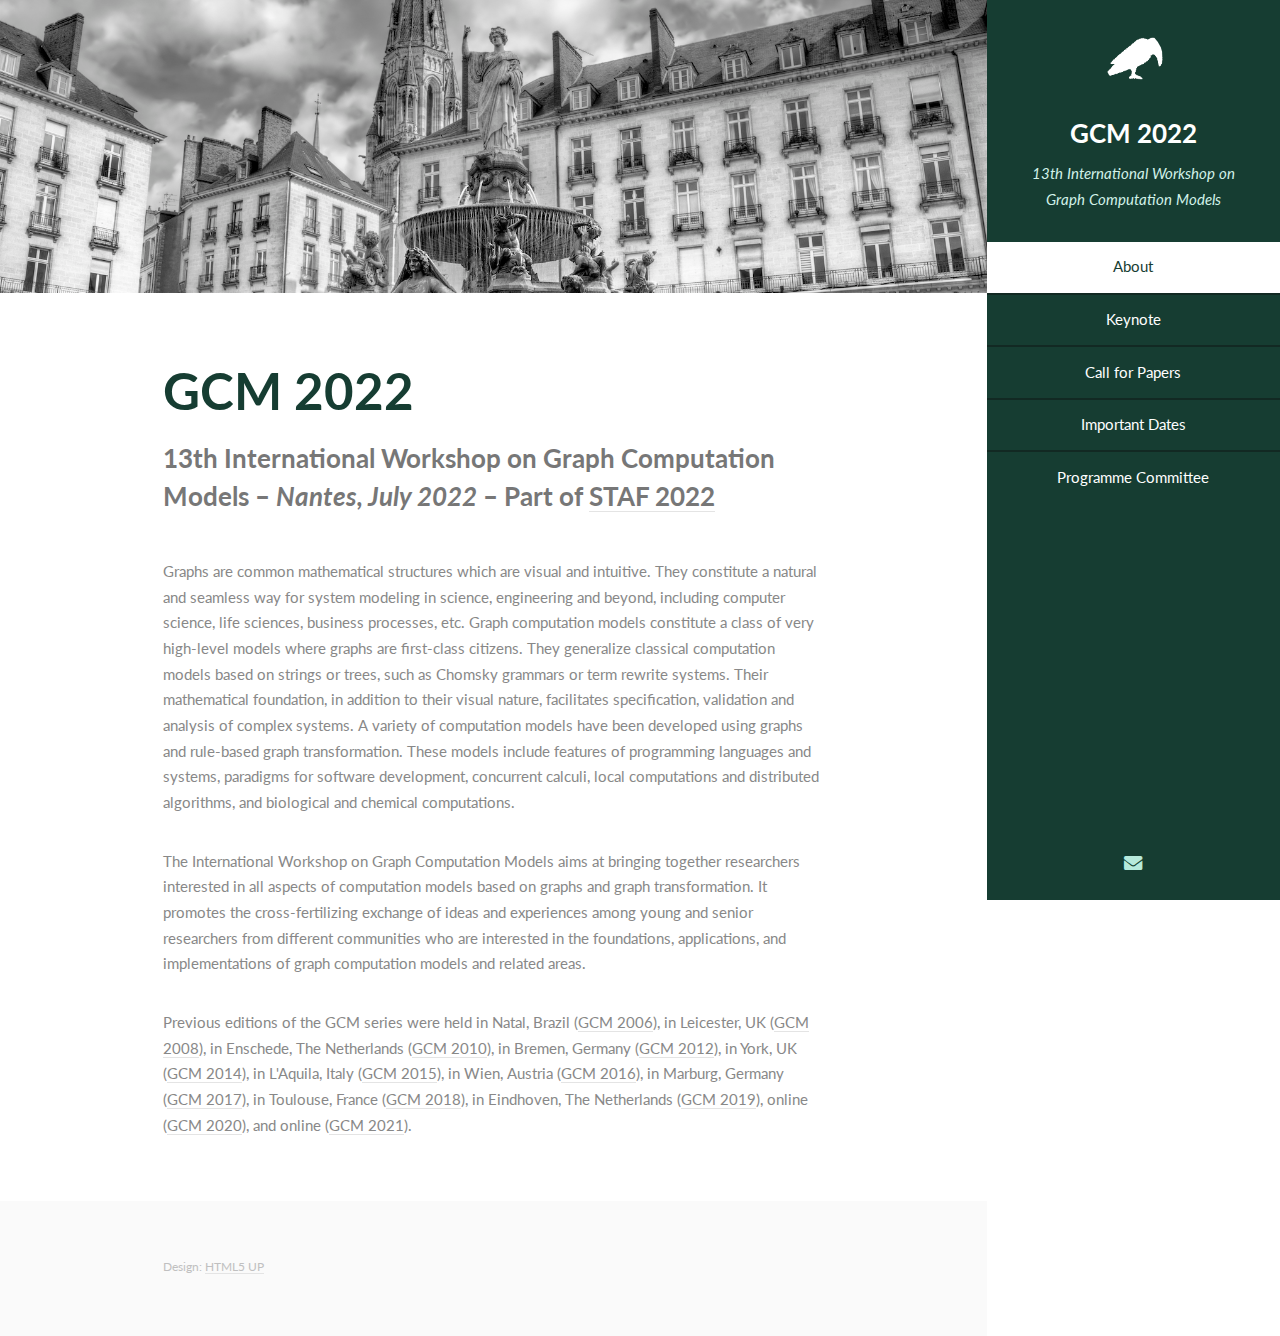
==== commit 63a35843: "cfp updates" ====
--- a/index.html
+++ b/index.html
@@ -56,7 +56,7 @@
 
 <p>The International Workshop on Graph Computation Models  aims at bringing together researchers interested in all aspects of computation models based on graphs and graph transformation. It promotes the cross-fertilizing exchange of ideas and experiences among young and senior researchers from different communities who are interested in the foundations, applications, and implementations of graph computation models and related areas.</p>
 
-<p>Previous editions of the GCM series were held in Natal, Brazil (<a href="https://www.labri.fr/perso/mosbah/GCM2006.html">GCM 2006</a>), in Leicester, UK (<a href="https://www.labri.fr/perso/mosbah/GCM2008.html">GCM 2008</a>), in Enschede, The Netherlands (<a href="http://gcm2010.imag.fr/">GCM 2010</a>), in Bremen, Germany (<a href="http://gcm2012.imag.fr/">GCM 2012</a>), in York, UK (<a href="http://gcm2014.imag.fr/">GCM 2014</a>), in L'Aquila, Italy (<a href="https://www-users.cs.york.ac.uk/~det/GCM2015/cfp.html">GCM 2015</a>), in Wien, Austria (<a href="http://gcm2016.inf.uni-due.de/">GCM 2016</a>), in Marburg, Germany (<a href="http://pages.di.unipi.it/corradini/Workshops/GCM2017/">GCM 2017</a>), in Toulouse, France (<a href="http://gcm2018.uni-bremen.de/">GCM 2018</a>), in Eindhoven, The Netherlands (<a href="http://gcm2019.imag.fr/">GCM 2019</a>), online (<a href="https://sites.google.com/view/gcm2020/">GCM 2020), and online (<a href="https://sites.google.com/view/gcm2021/">GCM 2021</a>).</p>
+<p>Previous editions of the GCM series were held in Natal, Brazil (<a href="https://www.labri.fr/perso/mosbah/GCM2006.html">GCM 2006</a>), in Leicester, UK (<a href="https://www.labri.fr/perso/mosbah/GCM2008.html">GCM 2008</a>), in Enschede, The Netherlands (<a href="http://gcm2010.imag.fr/">GCM 2010</a>), in Bremen, Germany (<a href="http://gcm2012.imag.fr/">GCM 2012</a>), in York, UK (<a href="http://gcm2014.imag.fr/">GCM 2014</a>), in L'Aquila, Italy (<a href="https://www-users.cs.york.ac.uk/~det/GCM2015/cfp.html">GCM 2015</a>), in Wien, Austria (<a href="http://gcm2016.inf.uni-due.de/">GCM 2016</a>), in Marburg, Germany (<a href="http://pages.di.unipi.it/corradini/Workshops/GCM2017/">GCM 2017</a>), in Toulouse, France (<a href="http://gcm2018.uni-bremen.de/">GCM 2018</a>), in Eindhoven, The Netherlands (<a href="http://gcm2019.imag.fr/">GCM 2019</a>), online (<a href="https://sites.google.com/view/gcm2020/">GCM 2020</a>), and online (<a href="https://sites.google.com/view/gcm2021/">GCM 2021</a>).</p>
 								</div>
 							</section>
 
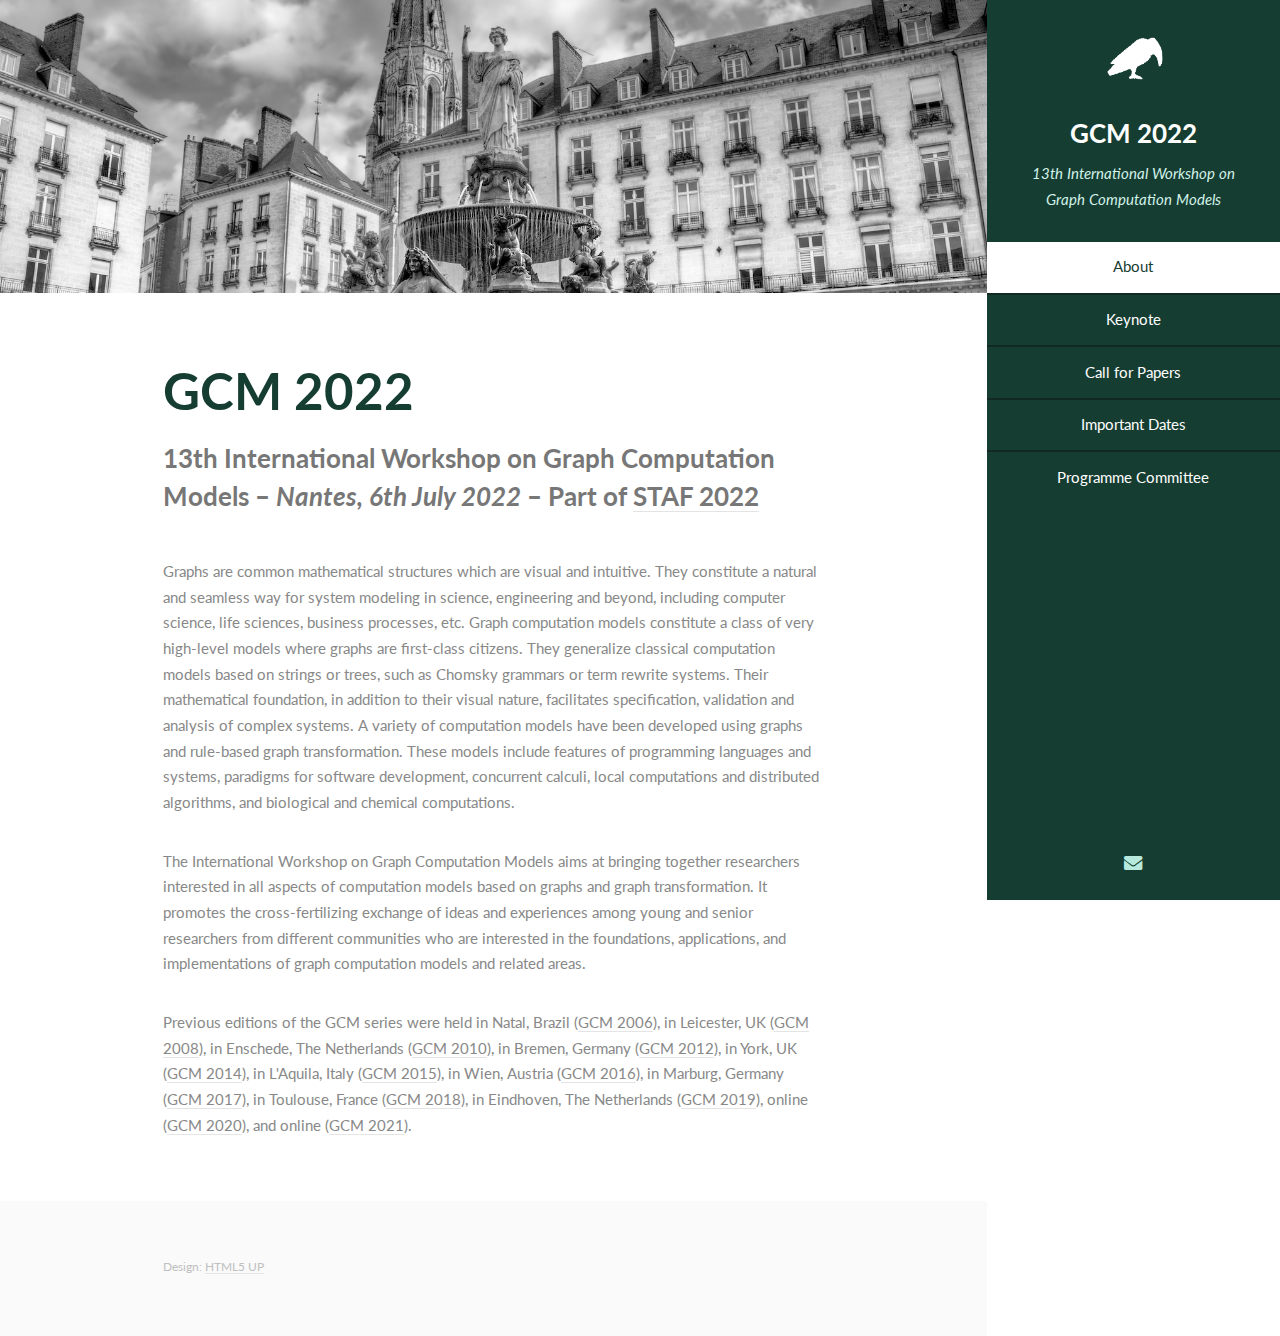
==== commit 9110430c: "fixing workshop date" ====
--- a/index.html
+++ b/index.html
@@ -50,7 +50,7 @@
 								<div class="container">
 									<header class="major">
 										<h2>GCM 2022</h2>
-										<p>13th International Workshop on Graph Computation Models – <em>Nantes, July 2022</em> – Part of <a href="https://staf2022.univ-nantes.io/">STAF 2022</a></p>
+										<p>13th International Workshop on Graph Computation Models – <em>Nantes, 6th July 2022</em> – Part of <a href="https://staf2022.univ-nantes.io/">STAF 2022</a></p>
 									</header>
 									<p>Graphs are common mathematical structures which are visual and intuitive. They constitute a natural and seamless way for system modeling in science, engineering and beyond, including computer science, life sciences, business processes, etc. Graph computation models constitute a class of very high-level models where graphs are first-class citizens. They generalize classical computation models based on strings or trees, such as Chomsky grammars or term rewrite systems. Their mathematical foundation, in addition to their visual nature, facilitates specification, validation and analysis of complex systems. A variety of computation models have been developed using graphs and rule-based graph transformation. These models include features of programming languages and systems, paradigms for software development, concurrent calculi, local computations and distributed algorithms, and biological and chemical computations.</p>
 
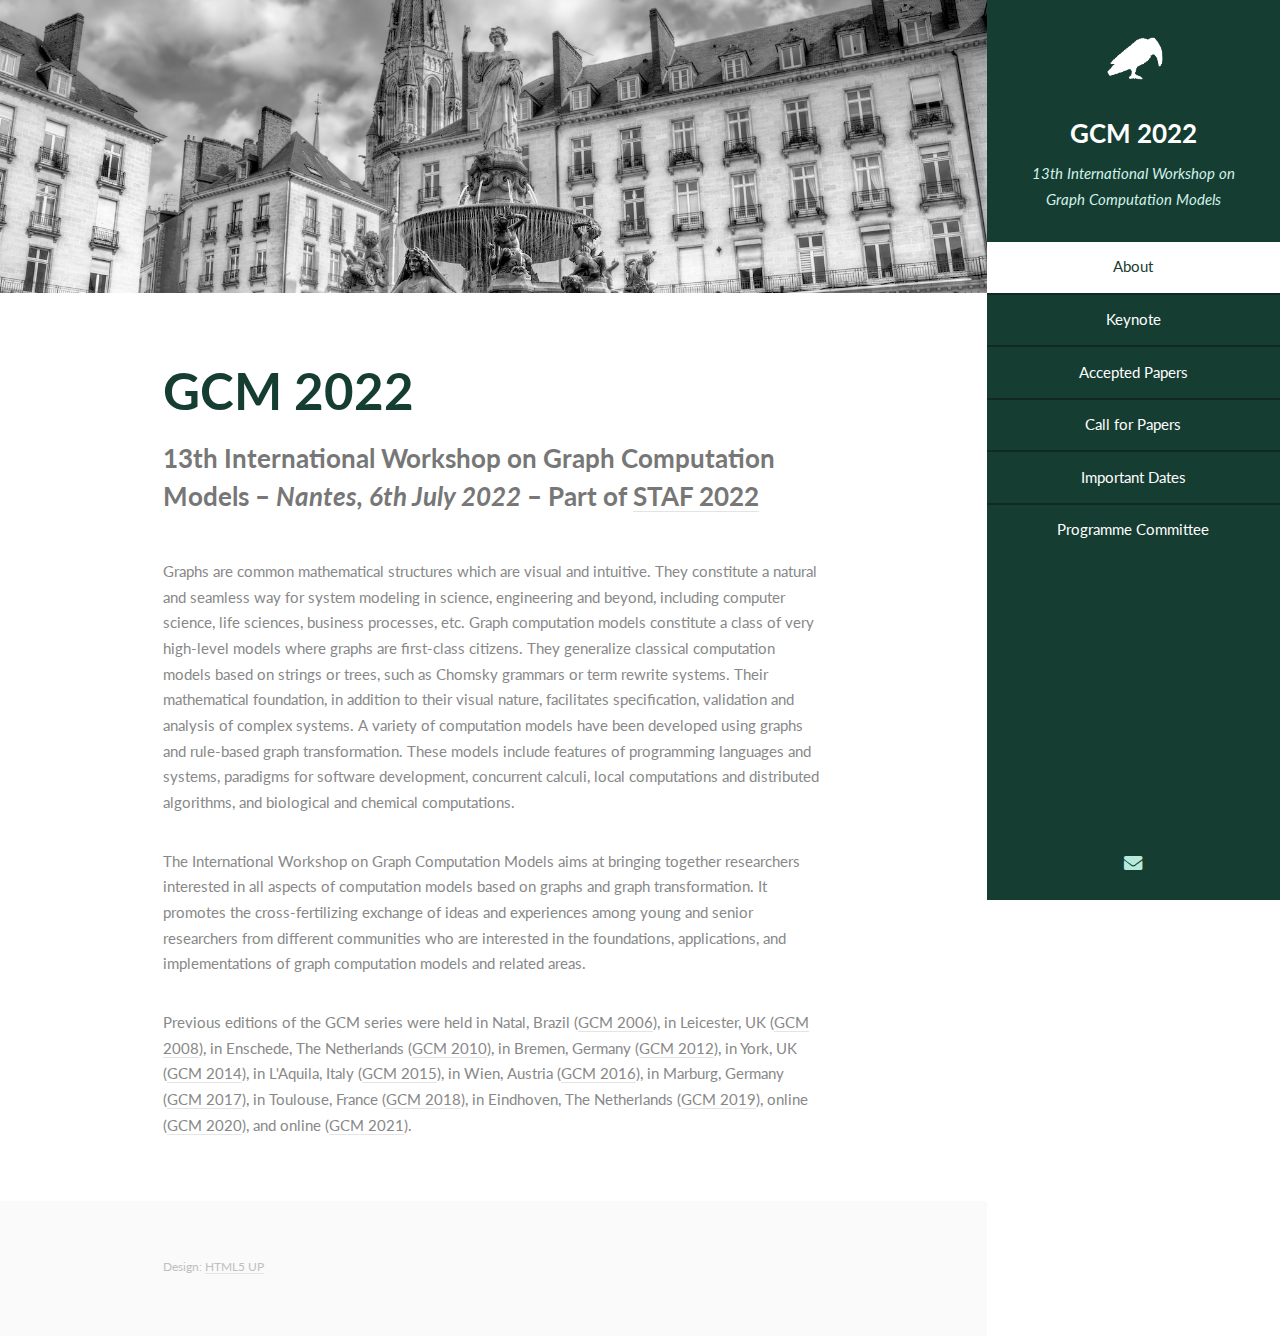
==== commit 8d11c3e8: "accepted papers" ====
--- a/index.html
+++ b/index.html
@@ -24,6 +24,7 @@
 					<ul>
 						<li><a href="#one" class="active">About</a></li>
 						<li><a href="keynote.html">Keynote</a></li>
+						<li><a href="programme.html">Accepted Papers</a></li>
 						<li><a href="cfp.html">Call for Papers</a></li>
 						<li><a href="dates.html">Important Dates</a></li>
 						<li><a href="pc.html">Programme Committee</a></li>
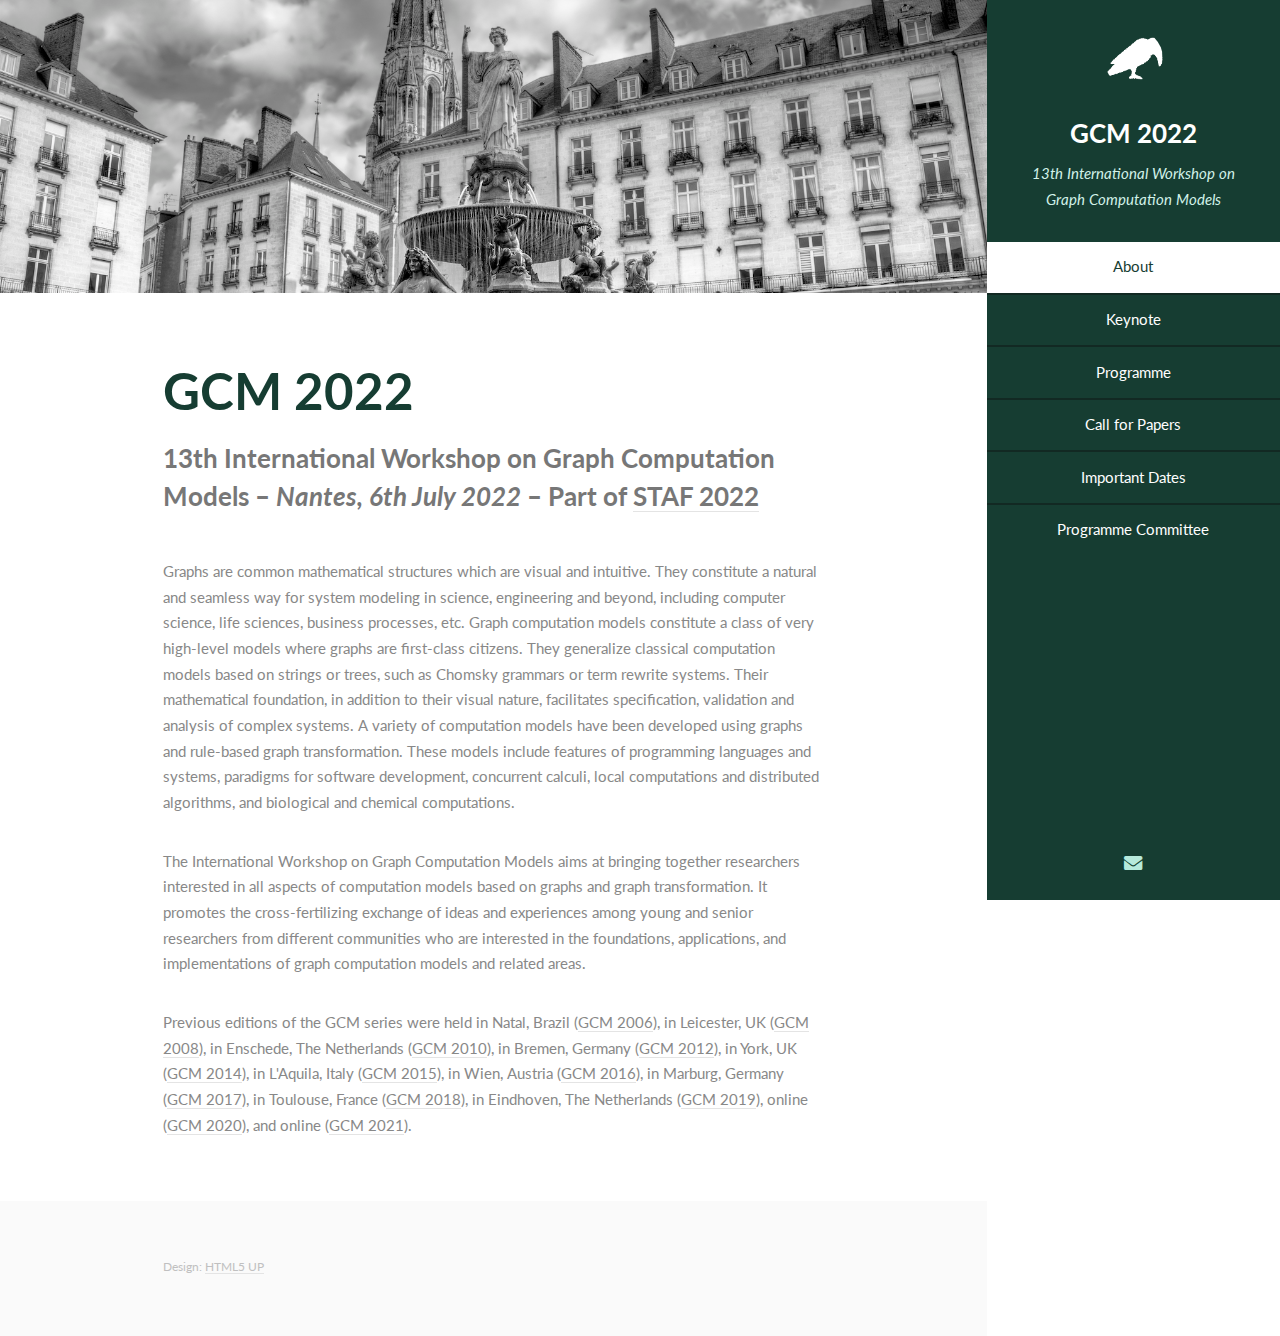
==== commit 9585bb87: "accepted papers --> programme" ====
--- a/index.html
+++ b/index.html
@@ -24,7 +24,7 @@
 					<ul>
 						<li><a href="#one" class="active">About</a></li>
 						<li><a href="keynote.html">Keynote</a></li>
-						<li><a href="programme.html">Accepted Papers</a></li>
+						<li><a href="programme.html">Programme</a></li>
 						<li><a href="cfp.html">Call for Papers</a></li>
 						<li><a href="dates.html">Important Dates</a></li>
 						<li><a href="pc.html">Programme Committee</a></li>
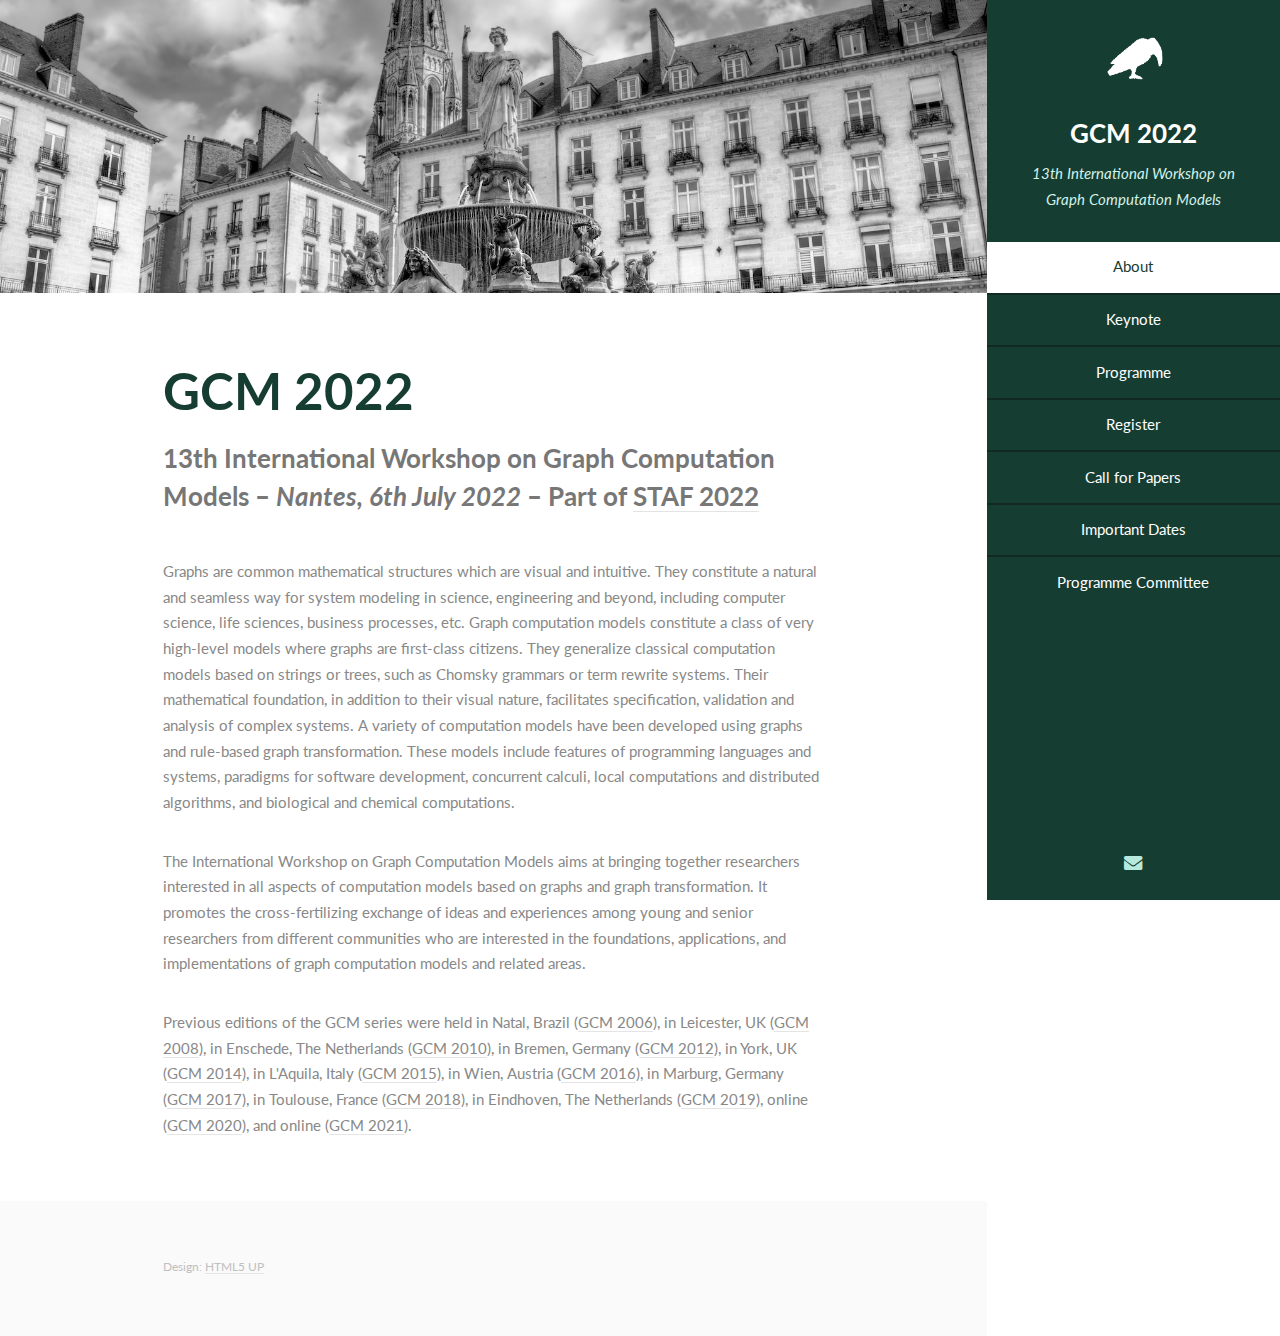
==== commit 52ffab63: "adding session chairs; room info" ====
--- a/index.html
+++ b/index.html
@@ -25,6 +25,7 @@
 						<li><a href="#one" class="active">About</a></li>
 						<li><a href="keynote.html">Keynote</a></li>
 						<li><a href="programme.html">Programme</a></li>
+						<li><a href="https://staf2022.univ-nantes.io/registration/" target="_new">Register</a></li>
 						<li><a href="cfp.html">Call for Papers</a></li>
 						<li><a href="dates.html">Important Dates</a></li>
 						<li><a href="pc.html">Programme Committee</a></li>
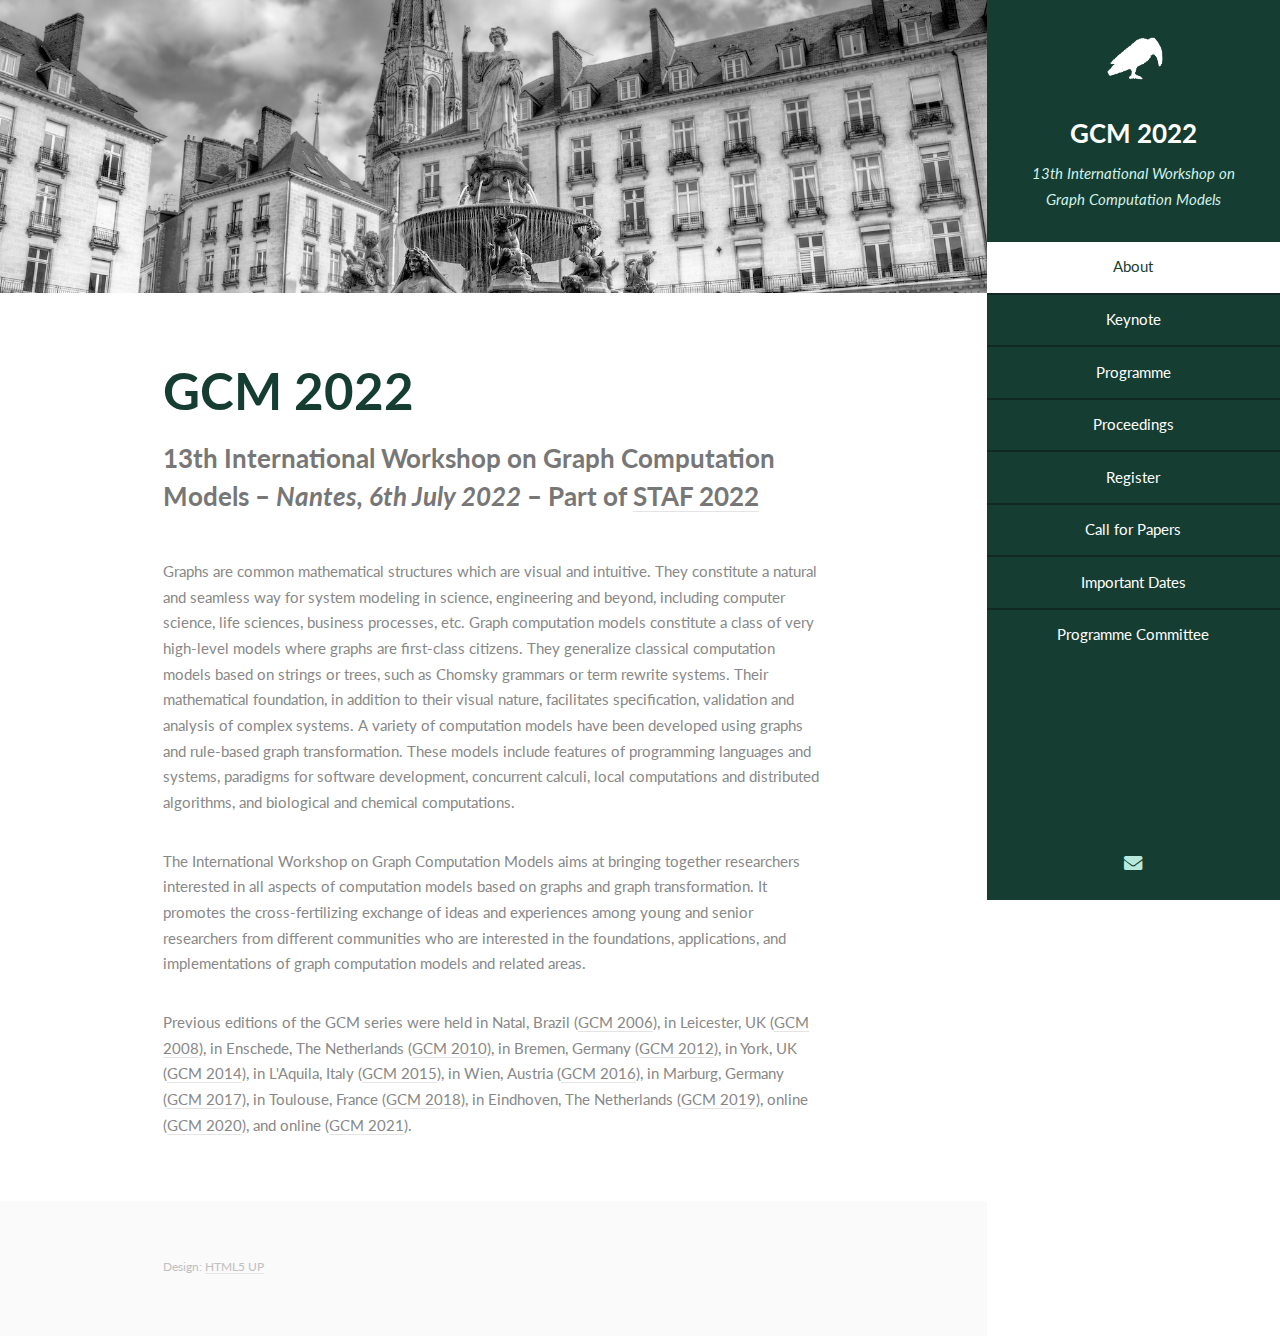
==== commit 87ed040e: "gcm workshop proceedings" ====
--- a/index.html
+++ b/index.html
@@ -25,6 +25,7 @@
 						<li><a href="#one" class="active">About</a></li>
 						<li><a href="keynote.html">Keynote</a></li>
 						<li><a href="programme.html">Programme</a></li>
+						<li><a href="proceedings.html">Proceedings</a></li>
 						<li><a href="https://staf2022.univ-nantes.io/registration/" target="_new">Register</a></li>
 						<li><a href="cfp.html">Call for Papers</a></li>
 						<li><a href="dates.html">Important Dates</a></li>
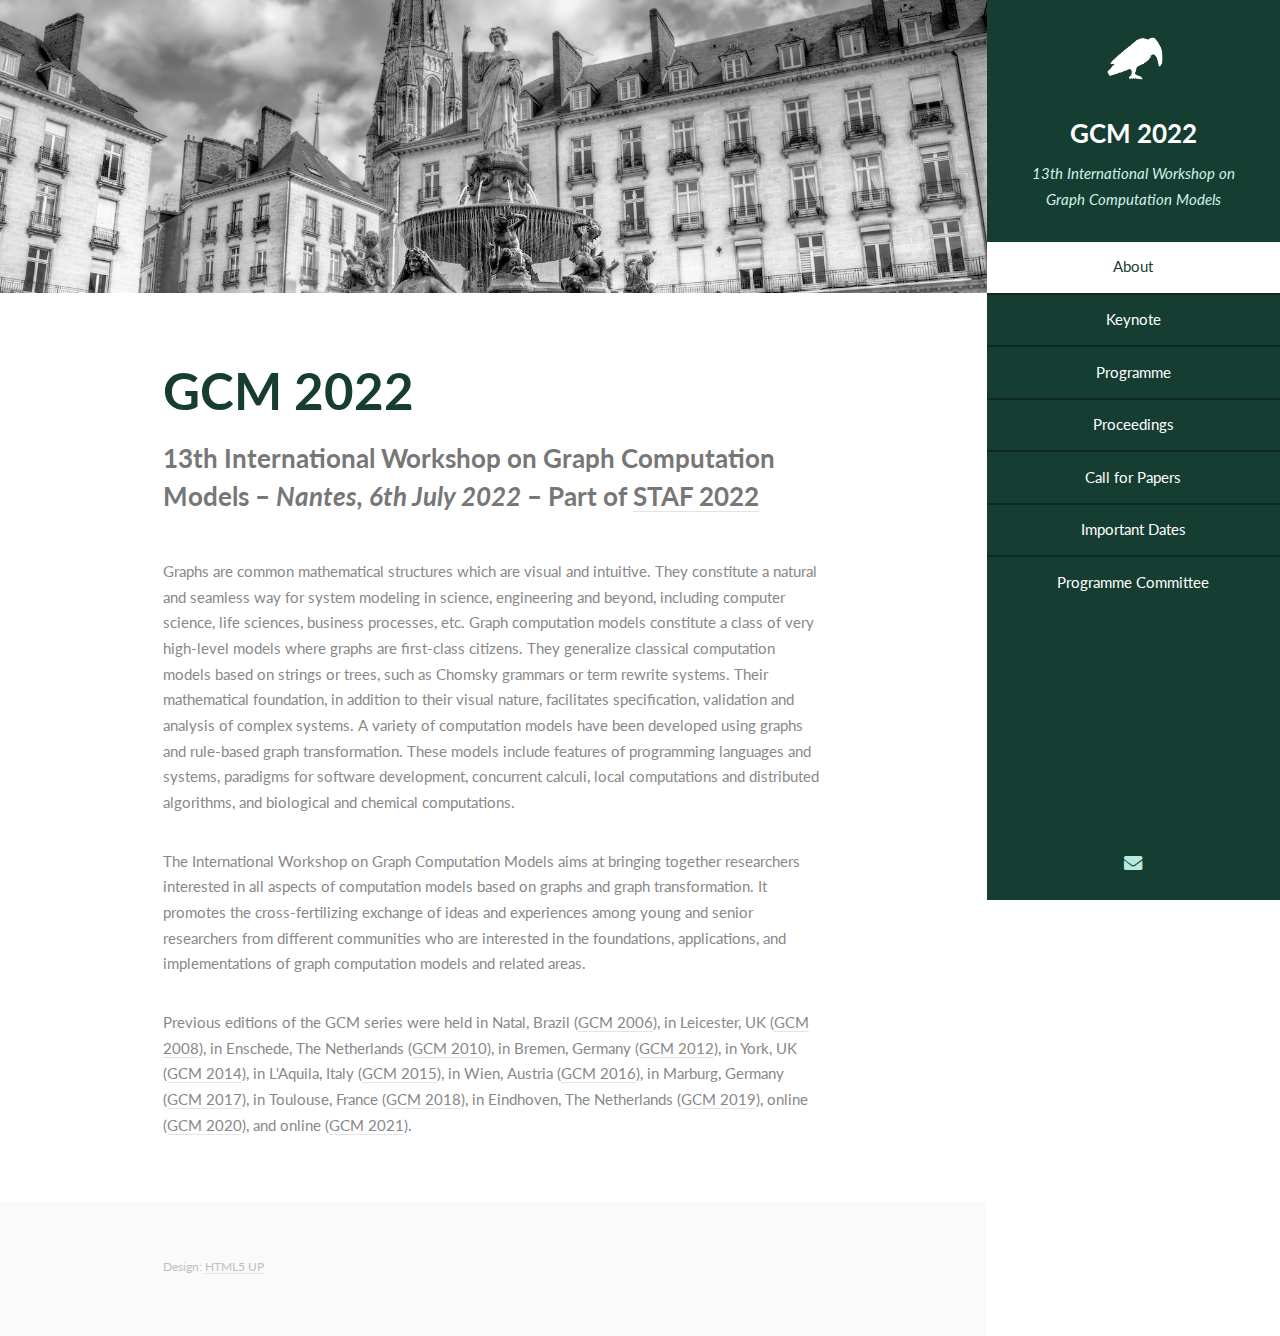
==== commit d9f95173: "removing external link from nav to fix mobile version of site" ====
--- a/index.html
+++ b/index.html
@@ -26,7 +26,6 @@
 						<li><a href="keynote.html">Keynote</a></li>
 						<li><a href="programme.html">Programme</a></li>
 						<li><a href="proceedings.html">Proceedings</a></li>
-						<li><a href="https://staf2022.univ-nantes.io/registration/" target="_new">Register</a></li>
 						<li><a href="cfp.html">Call for Papers</a></li>
 						<li><a href="dates.html">Important Dates</a></li>
 						<li><a href="pc.html">Programme Committee</a></li>
